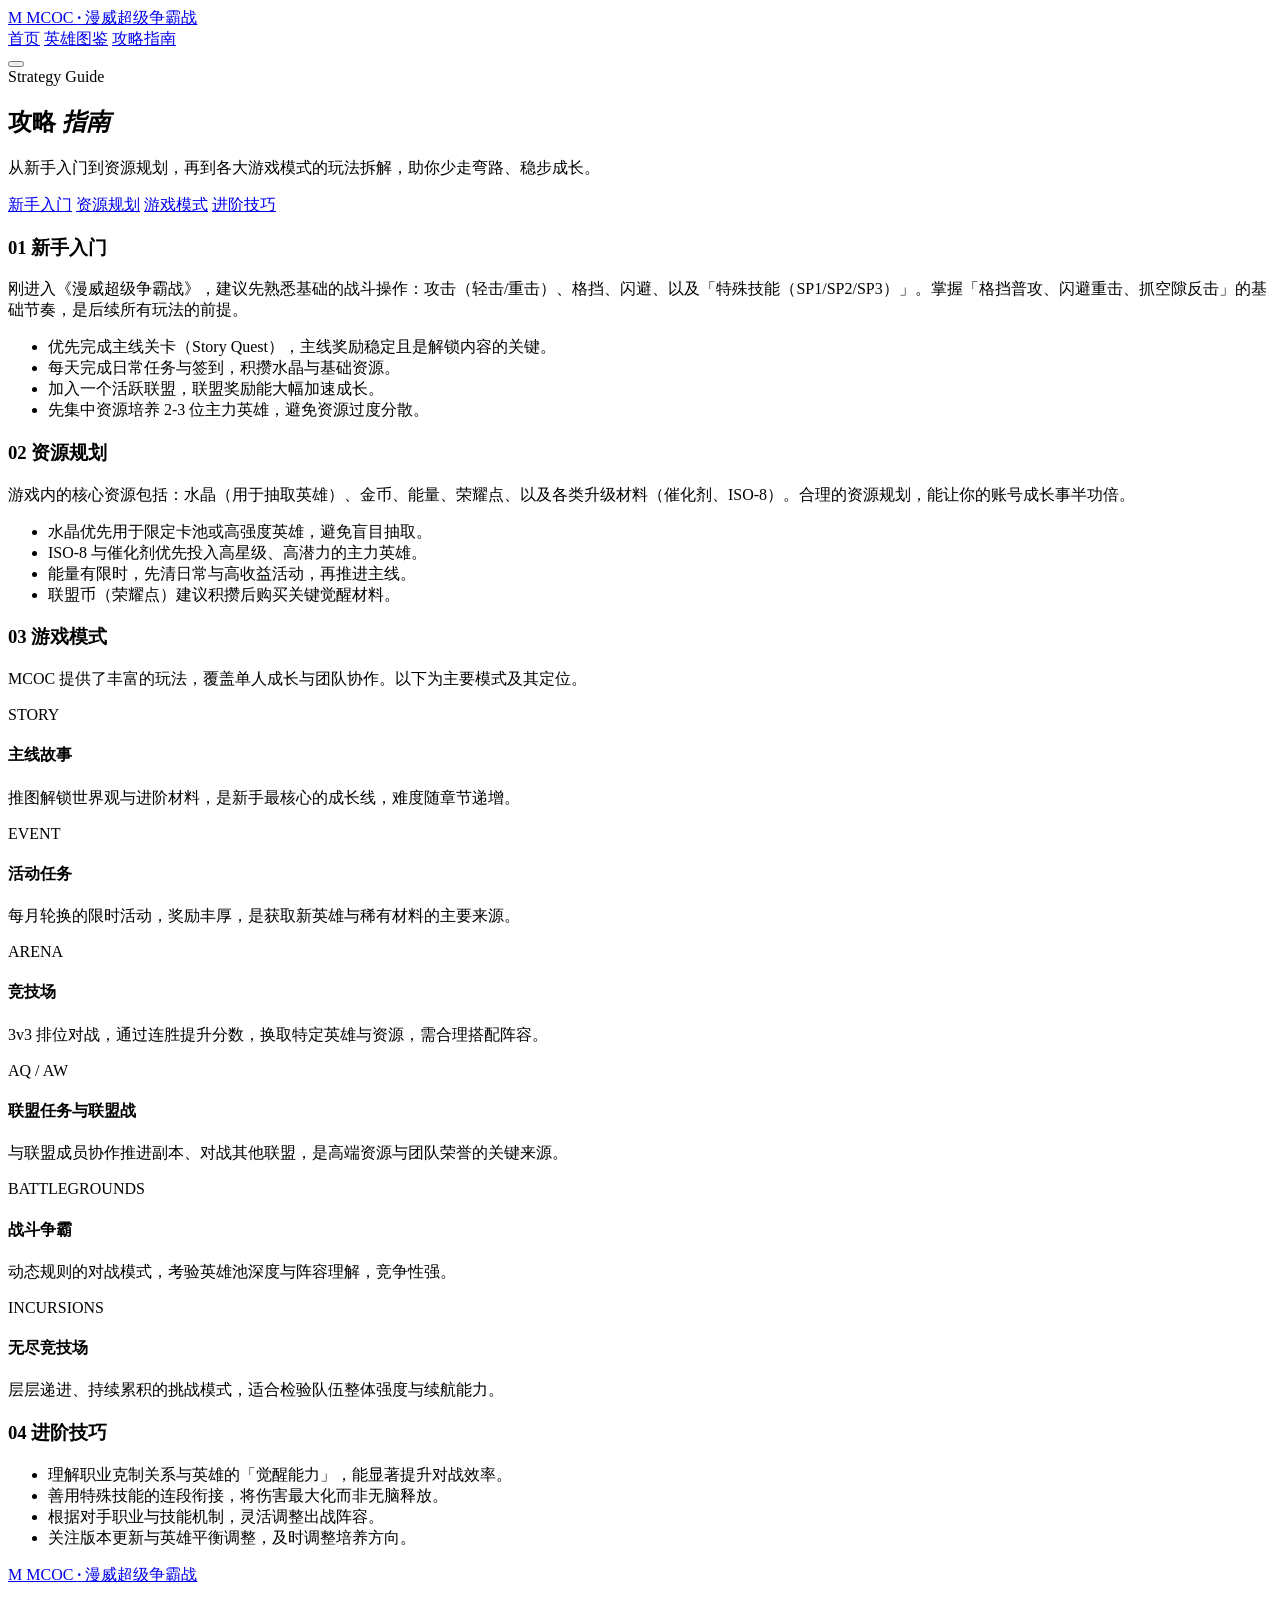
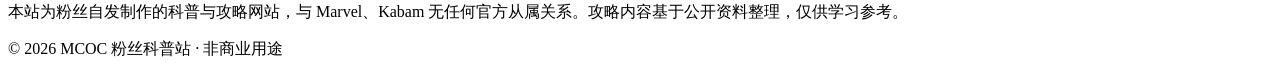
==== strategy.html @ ae79749c "upload strategy.html" ====
<!DOCTYPE html>
<html lang="zh-CN">
<head>
  <meta charset="UTF-8">
  <meta name="viewport" content="width=device-width, initial-scale=1.0">
  <title>攻略指南 · 漫威超级争霸战 MCOC</title>
  <meta name="description" content="漫威超级争霸战攻略指南：新手入门、资源规划，以及主线、活动、竞技场、联盟任务的玩法详解。">
  <link rel="preconnect" href="https://fonts.googleapis.com">
  <link rel="preconnect" href="https://fonts.gstatic.com" crossorigin>
  <link href="https://fonts.googleapis.com/css2?family=Bebas+Neue&family=Noto+Sans+SC:wght@400;500;700&display=swap" rel="stylesheet">
  <link rel="stylesheet" href="css/style.css">
</head>
<body>
  <div class="grain" aria-hidden="true"></div>

  <!-- ============ 顶部导航 ============ -->
  <header class="site-header">
    <nav class="nav container">
      <a class="logo" href="index.html">
        <span class="logo-mark">M</span>
        <span class="logo-name">MCOC <b>·</b> 漫威超级争霸战</span>
      </a>
      <div class="nav-links" id="nav-links">
        <a href="index.html">首页</a>
        <a href="champions.html">英雄图鉴</a>
        <a href="strategy.html" class="active">攻略指南</a>
      </div>
      <button class="nav-toggle" id="nav-toggle" aria-label="打开导航菜单" aria-expanded="false">
        <span></span><span></span><span></span>
      </button>
    </nav>
  </header>

  <main>
    <!-- ============ 内页头部横幅 ============ -->
    <section class="page-hero page-hero--guide">
      <div class="container">
        <span class="eyebrow">Strategy Guide</span>
        <h1>攻略 <em>指南</em></h1>
        <p>从新手入门到资源规划，再到各大游戏模式的玩法拆解，助你少走弯路、稳步成长。</p>
      </div>
    </section>

    <!-- ============ 攻略正文（目录 + 内容） ============ -->
    <section class="section">
      <div class="container guide-layout">
        <!-- 左侧目录 -->
        <aside class="toc" id="toc">
          <a href="#intro">新手入门</a>
          <a href="#resource">资源规划</a>
          <a href="#modes">游戏模式</a>
          <a href="#tips">进阶技巧</a>
        </aside>

        <!-- 右侧正文 -->
        <div class="guide-content">
          <!-- 新手入门 -->
          <div class="guide-block" id="intro">
            <h3><span class="num">01</span> 新手入门</h3>
            <p>刚进入《漫威超级争霸战》，建议先熟悉基础的战斗操作：攻击（轻击/重击）、格挡、闪避、以及「特殊技能（SP1/SP2/SP3）」。掌握「格挡普攻、闪避重击、抓空隙反击」的基础节奏，是后续所有玩法的前提。</p>
            <ul class="tip-list">
              <li>优先完成主线关卡（Story Quest），主线奖励稳定且是解锁内容的关键。</li>
              <li>每天完成日常任务与签到，积攒水晶与基础资源。</li>
              <li>加入一个活跃联盟，联盟奖励能大幅加速成长。</li>
              <li>先集中资源培养 2-3 位主力英雄，避免资源过度分散。</li>
            </ul>
          </div>

          <!-- 资源规划 -->
          <div class="guide-block" id="resource">
            <h3><span class="num">02</span> 资源规划</h3>
            <p>游戏内的核心资源包括：水晶（用于抽取英雄）、金币、能量、荣耀点、以及各类升级材料（催化剂、ISO-8）。合理的资源规划，能让你的账号成长事半功倍。</p>
            <ul class="tip-list">
              <li>水晶优先用于限定卡池或高强度英雄，避免盲目抽取。</li>
              <li>ISO-8 与催化剂优先投入高星级、高潜力的主力英雄。</li>
              <li>能量有限时，先清日常与高收益活动，再推进主线。</li>
              <li>联盟币（荣耀点）建议积攒后购买关键觉醒材料。</li>
            </ul>
          </div>

          <!-- 游戏模式 -->
          <div class="guide-block" id="modes">
            <h3><span class="num">03</span> 游戏模式</h3>
            <p>MCOC 提供了丰富的玩法，覆盖单人成长与团队协作。以下为主要模式及其定位。</p>
            <div class="mode-grid">
              <div class="mode-card">
                <span class="tag">STORY</span>
                <h4>主线故事</h4>
                <p>推图解锁世界观与进阶材料，是新手最核心的成长线，难度随章节递增。</p>
              </div>
              <div class="mode-card">
                <span class="tag">EVENT</span>
                <h4>活动任务</h4>
                <p>每月轮换的限时活动，奖励丰厚，是获取新英雄与稀有材料的主要来源。</p>
              </div>
              <div class="mode-card">
                <span class="tag">ARENA</span>
                <h4>竞技场</h4>
                <p>3v3 排位对战，通过连胜提升分数，换取特定英雄与资源，需合理搭配阵容。</p>
              </div>
              <div class="mode-card">
                <span class="tag">AQ / AW</span>
                <h4>联盟任务与联盟战</h4>
                <p>与联盟成员协作推进副本、对战其他联盟，是高端资源与团队荣誉的关键来源。</p>
              </div>
              <div class="mode-card">
                <span class="tag">BATTLEGROUNDS</span>
                <h4>战斗争霸</h4>
                <p>动态规则的对战模式，考验英雄池深度与阵容理解，竞争性强。</p>
              </div>
              <div class="mode-card">
                <span class="tag">INCURSIONS</span>
                <h4>无尽竞技场</h4>
                <p>层层递进、持续累积的挑战模式，适合检验队伍整体强度与续航能力。</p>
              </div>
            </div>
          </div>

          <!-- 进阶技巧 -->
          <div class="guide-block" id="tips">
            <h3><span class="num">04</span> 进阶技巧</h3>
            <ul class="tip-list">
              <li>理解职业克制关系与英雄的「觉醒能力」，能显著提升对战效率。</li>
              <li>善用特殊技能的连段衔接，将伤害最大化而非无脑释放。</li>
              <li>根据对手职业与技能机制，灵活调整出战阵容。</li>
              <li>关注版本更新与英雄平衡调整，及时调整培养方向。</li>
            </ul>
          </div>
        </div>
      </div>
    </section>
  </main>

  <!-- ============ 页脚 ============ -->
  <footer class="site-footer">
    <div class="container">
      <a class="logo" href="index.html">
        <span class="logo-mark">M</span>
        <span class="logo-name">MCOC <b>·</b> 漫威超级争霸战</span>
      </a>
      <p class="disclaimer">
        本站为粉丝自发制作的科普与攻略网站，与 Marvel、Kabam 无任何官方从属关系。攻略内容基于公开资料整理，仅供学习参考。
      </p>
      <p class="copyright">© 2026 MCOC 粉丝科普站 · 非商业用途</p>
    </div>
  </footer>

  <script src="js/main.js"></script>
  <script>
    /* ============================================================
       攻略页专属：目录滚动高亮（Scroll Spy）
       当正文滚动到某章节时，高亮对应的目录项
       ============================================================ */
    document.addEventListener("DOMContentLoaded", () => {
      const links = Array.from(document.querySelectorAll("#toc a"));
      const blocks = Array.from(document.querySelectorAll(".guide-block"));
      if (!links.length || !blocks.length) return;

      // 将目录锚点映射到对应的正文区块
      const map = links.map((link) => ({
        link,
        target: document.querySelector(link.getAttribute("href"))
      })).filter((m) => m.target);

      const io = new IntersectionObserver(
        (entries) => {
          entries.forEach((entry) => {
            if (entry.isIntersecting) {
              const activeLink = map.find((m) => m.target === entry.target)?.link;
              if (activeLink) {
                document.querySelectorAll("#toc a").forEach((a) => a.classList.remove("active"));
                activeLink.classList.add("active");
              }
            }
          });
        },
        { rootMargin: "-45% 0px -50% 0px", threshold: 0 }
      );

      map.forEach((m) => io.observe(m.target));
    });
  </script>
</body>
</html>
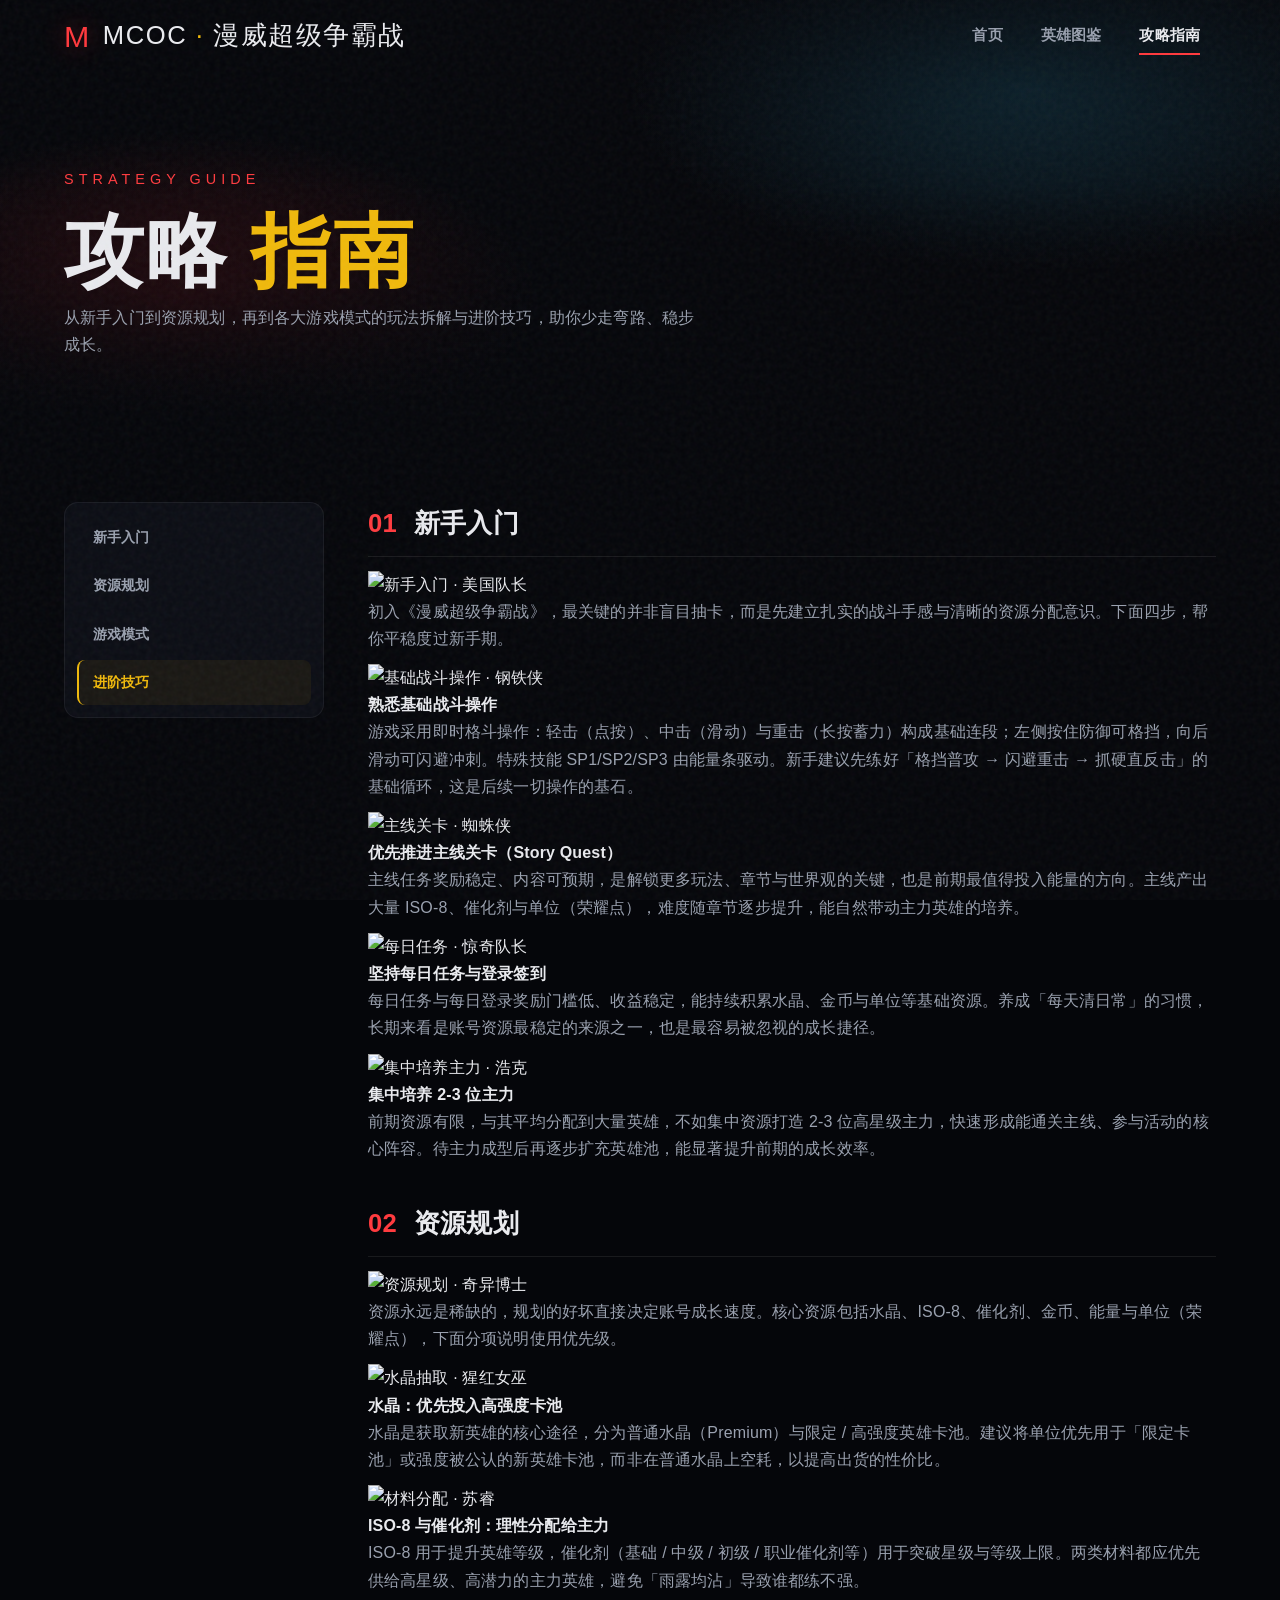
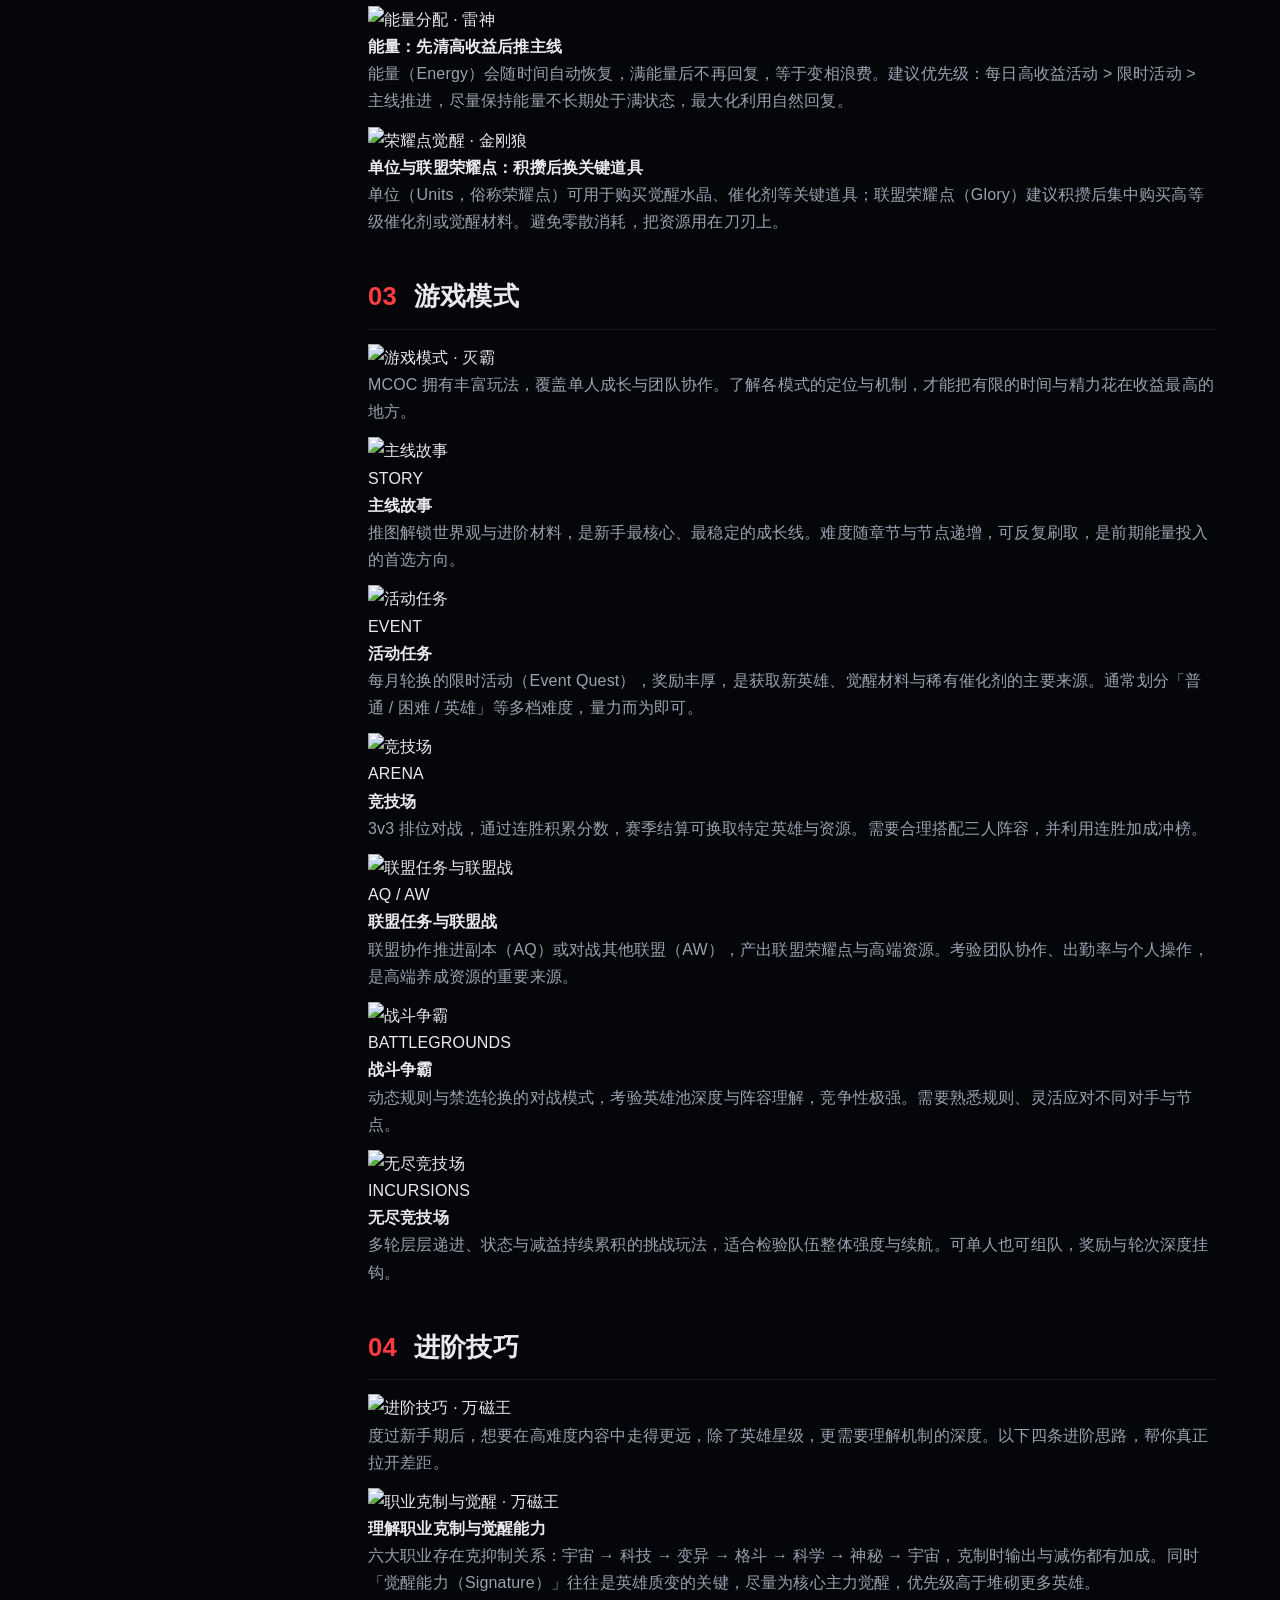
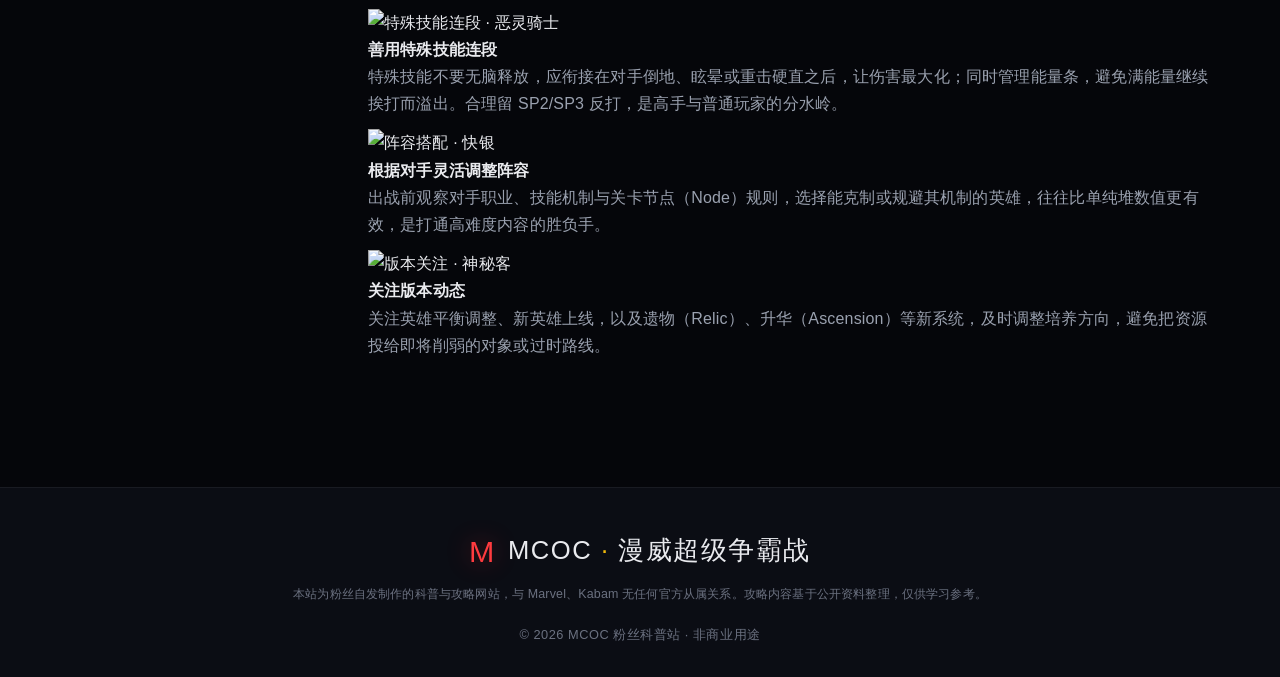
==== commit 53bc51bb: "chore: update strategy.html" ====
--- a/strategy.html
+++ b/strategy.html
@@ -4,7 +4,7 @@
   <meta charset="UTF-8">
   <meta name="viewport" content="width=device-width, initial-scale=1.0">
   <title>攻略指南 · 漫威超级争霸战 MCOC</title>
-  <meta name="description" content="漫威超级争霸战攻略指南：新手入门、资源规划，以及主线、活动、竞技场、联盟任务的玩法详解。">
+  <meta name="description" content="漫威超级争霸战攻略指南：新手入门、资源规划、游戏模式与进阶技巧的详细拆解。">
   <link rel="preconnect" href="https://fonts.googleapis.com">
   <link rel="preconnect" href="https://fonts.gstatic.com" crossorigin>
   <link href="https://fonts.googleapis.com/css2?family=Bebas+Neue&family=Noto+Sans+SC:wght@400;500;700&display=swap" rel="stylesheet">
@@ -37,7 +37,7 @@
       <div class="container">
         <span class="eyebrow">Strategy Guide</span>
         <h1>攻略 <em>指南</em></h1>
-        <p>从新手入门到资源规划，再到各大游戏模式的玩法拆解，助你少走弯路、稳步成长。</p>
+        <p>从新手入门到资源规划，再到各大游戏模式的玩法拆解与进阶技巧，助你少走弯路、稳步成长。</p>
       </div>
     </section>
 
@@ -54,77 +54,180 @@
 
         <!-- 右侧正文 -->
         <div class="guide-content">
-          <!-- 新手入门 -->
+          <!-- ===== 新手入门 ===== -->
           <div class="guide-block" id="intro">
             <h3><span class="num">01</span> 新手入门</h3>
-            <p>刚进入《漫威超级争霸战》，建议先熟悉基础的战斗操作：攻击（轻击/重击）、格挡、闪避、以及「特殊技能（SP1/SP2/SP3）」。掌握「格挡普攻、闪避重击、抓空隙反击」的基础节奏，是后续所有玩法的前提。</p>
-            <ul class="tip-list">
-              <li>优先完成主线关卡（Story Quest），主线奖励稳定且是解锁内容的关键。</li>
-              <li>每天完成日常任务与签到，积攒水晶与基础资源。</li>
-              <li>加入一个活跃联盟，联盟奖励能大幅加速成长。</li>
-              <li>先集中资源培养 2-3 位主力英雄，避免资源过度分散。</li>
-            </ul>
-          </div>
-
-          <!-- 资源规划 -->
+            <figure class="flow-img guide-banner">
+              <img src="https://playcontestofchampions.com/wp-content/uploads/2023/04/champion-captain-america-360x360.webp" alt="新手入门 · 美国队长" loading="lazy">
+            </figure>
+            <p class="guide-lead">初入《漫威超级争霸战》，最关键的并非盲目抽卡，而是先建立扎实的战斗手感与清晰的资源分配意识。下面四步，帮你平稳度过新手期。</p>
+            <div class="guide-tips">
+              <article class="guide-tip">
+                <figure class="flow-img"><img src="https://playcontestofchampions.com/wp-content/uploads/2023/04/champion-iron-man-360x360.webp" alt="基础战斗操作 · 钢铁侠" loading="lazy"></figure>
+                <div class="guide-tip__body">
+                  <h4>熟悉基础战斗操作</h4>
+                  <p>游戏采用即时格斗操作：轻击（点按）、中击（滑动）与重击（长按蓄力）构成基础连段；左侧按住防御可格挡，向后滑动可闪避冲刺。特殊技能 SP1/SP2/SP3 由能量条驱动。新手建议先练好「格挡普攻 → 闪避重击 → 抓硬直反击」的基础循环，这是后续一切操作的基石。</p>
+                </div>
+              </article>
+              <article class="guide-tip">
+                <figure class="flow-img"><img src="https://playcontestofchampions.com/wp-content/uploads/2014/11/champion-classic-spider-man-360x360.jpg" alt="主线关卡 · 蜘蛛侠" loading="lazy"></figure>
+                <div class="guide-tip__body">
+                  <h4>优先推进主线关卡（Story Quest）</h4>
+                  <p>主线任务奖励稳定、内容可预期，是解锁更多玩法、章节与世界观的关键，也是前期最值得投入能量的方向。主线产出大量 ISO-8、催化剂与单位（荣耀点），难度随章节逐步提升，能自然带动主力英雄的培养。</p>
+                </div>
+              </article>
+              <article class="guide-tip">
+                <figure class="flow-img"><img src="https://playcontestofchampions.com/wp-content/uploads/2023/04/champion-captain-marvel-mcu-360x360.webp" alt="每日任务 · 惊奇队长" loading="lazy"></figure>
+                <div class="guide-tip__body">
+                  <h4>坚持每日任务与登录签到</h4>
+                  <p>每日任务与每日登录奖励门槛低、收益稳定，能持续积累水晶、金币与单位等基础资源。养成「每天清日常」的习惯，长期来看是账号资源最稳定的来源之一，也是最容易被忽视的成长捷径。</p>
+                </div>
+              </article>
+              <article class="guide-tip">
+                <figure class="flow-img"><img src="https://playcontestofchampions.com/wp-content/uploads/2023/04/champion-hulk-360x360.webp" alt="集中培养主力 · 浩克" loading="lazy"></figure>
+                <div class="guide-tip__body">
+                  <h4>集中培养 2-3 位主力</h4>
+                  <p>前期资源有限，与其平均分配到大量英雄，不如集中资源打造 2-3 位高星级主力，快速形成能通关主线、参与活动的核心阵容。待主力成型后再逐步扩充英雄池，能显著提升前期的成长效率。</p>
+                </div>
+              </article>
+            </div>
+          </div>
+
+          <!-- ===== 资源规划 ===== -->
           <div class="guide-block" id="resource">
             <h3><span class="num">02</span> 资源规划</h3>
-            <p>游戏内的核心资源包括：水晶（用于抽取英雄）、金币、能量、荣耀点、以及各类升级材料（催化剂、ISO-8）。合理的资源规划，能让你的账号成长事半功倍。</p>
-            <ul class="tip-list">
-              <li>水晶优先用于限定卡池或高强度英雄，避免盲目抽取。</li>
-              <li>ISO-8 与催化剂优先投入高星级、高潜力的主力英雄。</li>
-              <li>能量有限时，先清日常与高收益活动，再推进主线。</li>
-              <li>联盟币（荣耀点）建议积攒后购买关键觉醒材料。</li>
-            </ul>
-          </div>
-
-          <!-- 游戏模式 -->
+            <figure class="flow-img guide-banner">
+              <img src="https://playcontestofchampions.com/wp-content/uploads/2017/11/Champion-DrStrange-kablog-960x960-1-360x360.webp" alt="资源规划 · 奇异博士" loading="lazy">
+            </figure>
+            <p class="guide-lead">资源永远是稀缺的，规划的好坏直接决定账号成长速度。核心资源包括水晶、ISO-8、催化剂、金币、能量与单位（荣耀点），下面分项说明使用优先级。</p>
+            <div class="guide-tips">
+              <article class="guide-tip">
+                <figure class="flow-img"><img src="https://playcontestofchampions.com/wp-content/uploads/2023/04/champion-scarlet-witch-360x360.webp" alt="水晶抽取 · 猩红女巫" loading="lazy"></figure>
+                <div class="guide-tip__body">
+                  <h4>水晶：优先投入高强度卡池</h4>
+                  <p>水晶是获取新英雄的核心途径，分为普通水晶（Premium）与限定 / 高强度英雄卡池。建议将单位优先用于「限定卡池」或强度被公认的新英雄卡池，而非在普通水晶上空耗，以提高出货的性价比。</p>
+                </div>
+              </article>
+              <article class="guide-tip">
+                <figure class="flow-img"><img src="https://playcontestofchampions.com/wp-content/uploads/2023/04/champion-shuri-360x360.webp" alt="材料分配 · 苏睿" loading="lazy"></figure>
+                <div class="guide-tip__body">
+                  <h4>ISO-8 与催化剂：理性分配给主力</h4>
+                  <p>ISO-8 用于提升英雄等级，催化剂（基础 / 中级 / 初级 / 职业催化剂等）用于突破星级与等级上限。两类材料都应优先供给高星级、高潜力的主力英雄，避免「雨露均沾」导致谁都练不强。</p>
+                </div>
+              </article>
+              <article class="guide-tip">
+                <figure class="flow-img"><img src="https://playcontestofchampions.com/wp-content/uploads/2023/04/champion-thor-360x360.webp" alt="能量分配 · 雷神" loading="lazy"></figure>
+                <div class="guide-tip__body">
+                  <h4>能量：先清高收益后推主线</h4>
+                  <p>能量（Energy）会随时间自动恢复，满能量后不再回复，等于变相浪费。建议优先级：每日高收益活动 &gt; 限时活动 &gt; 主线推进，尽量保持能量不长期处于满状态，最大化利用自然回复。</p>
+                </div>
+              </article>
+              <article class="guide-tip">
+                <figure class="flow-img"><img src="https://playcontestofchampions.com/wp-content/uploads/2023/04/champion-wolverine-360x360.webp" alt="荣耀点觉醒 · 金刚狼" loading="lazy"></figure>
+                <div class="guide-tip__body">
+                  <h4>单位与联盟荣耀点：积攒后换关键道具</h4>
+                  <p>单位（Units，俗称荣耀点）可用于购买觉醒水晶、催化剂等关键道具；联盟荣耀点（Glory）建议积攒后集中购买高等级催化剂或觉醒材料。避免零散消耗，把资源用在刀刃上。</p>
+                </div>
+              </article>
+            </div>
+          </div>
+
+          <!-- ===== 游戏模式 ===== -->
           <div class="guide-block" id="modes">
             <h3><span class="num">03</span> 游戏模式</h3>
-            <p>MCOC 提供了丰富的玩法，覆盖单人成长与团队协作。以下为主要模式及其定位。</p>
-            <div class="mode-grid">
-              <div class="mode-card">
-                <span class="tag">STORY</span>
-                <h4>主线故事</h4>
-                <p>推图解锁世界观与进阶材料，是新手最核心的成长线，难度随章节递增。</p>
-              </div>
-              <div class="mode-card">
-                <span class="tag">EVENT</span>
-                <h4>活动任务</h4>
-                <p>每月轮换的限时活动，奖励丰厚，是获取新英雄与稀有材料的主要来源。</p>
-              </div>
-              <div class="mode-card">
-                <span class="tag">ARENA</span>
-                <h4>竞技场</h4>
-                <p>3v3 排位对战，通过连胜提升分数，换取特定英雄与资源，需合理搭配阵容。</p>
-              </div>
-              <div class="mode-card">
-                <span class="tag">AQ / AW</span>
-                <h4>联盟任务与联盟战</h4>
-                <p>与联盟成员协作推进副本、对战其他联盟，是高端资源与团队荣誉的关键来源。</p>
-              </div>
-              <div class="mode-card">
-                <span class="tag">BATTLEGROUNDS</span>
-                <h4>战斗争霸</h4>
-                <p>动态规则的对战模式，考验英雄池深度与阵容理解，竞争性强。</p>
-              </div>
-              <div class="mode-card">
-                <span class="tag">INCURSIONS</span>
-                <h4>无尽竞技场</h4>
-                <p>层层递进、持续累积的挑战模式，适合检验队伍整体强度与续航能力。</p>
-              </div>
-            </div>
-          </div>
-
-          <!-- 进阶技巧 -->
+            <figure class="flow-img guide-banner">
+              <img src="https://playcontestofchampions.com/wp-content/uploads/2023/04/champion-thanos-360x360.webp" alt="游戏模式 · 灭霸" loading="lazy">
+            </figure>
+            <p class="guide-lead">MCOC 拥有丰富玩法，覆盖单人成长与团队协作。了解各模式的定位与机制，才能把有限的时间与精力花在收益最高的地方。</p>
+            <div class="guide-tips">
+              <article class="guide-tip">
+                <figure class="flow-img"><img src="https://playcontestofchampions.com/wp-content/uploads/2023/04/champion-gamora-360x360.webp" alt="主线故事" loading="lazy"></figure>
+                <div class="guide-tip__body">
+                  <span class="guide-tip__tag">STORY</span>
+                  <h4>主线故事</h4>
+                  <p>推图解锁世界观与进阶材料，是新手最核心、最稳定的成长线。难度随章节与节点递增，可反复刷取，是前期能量投入的首选方向。</p>
+                </div>
+              </article>
+              <article class="guide-tip">
+                <figure class="flow-img"><img src="https://playcontestofchampions.com/wp-content/uploads/2023/04/champion-captain-marvel-mcu-360x360.webp" alt="活动任务" loading="lazy"></figure>
+                <div class="guide-tip__body">
+                  <span class="guide-tip__tag">EVENT</span>
+                  <h4>活动任务</h4>
+                  <p>每月轮换的限时活动（Event Quest），奖励丰厚，是获取新英雄、觉醒材料与稀有催化剂的主要来源。通常划分「普通 / 困难 / 英雄」等多档难度，量力而为即可。</p>
+                </div>
+              </article>
+              <article class="guide-tip">
+                <figure class="flow-img"><img src="https://playcontestofchampions.com/wp-content/uploads/2023/04/champion-black-panther-360x360.webp" alt="竞技场" loading="lazy"></figure>
+                <div class="guide-tip__body">
+                  <span class="guide-tip__tag">ARENA</span>
+                  <h4>竞技场</h4>
+                  <p>3v3 排位对战，通过连胜积累分数，赛季结算可换取特定英雄与资源。需要合理搭配三人阵容，并利用连胜加成冲榜。</p>
+                </div>
+              </article>
+              <article class="guide-tip">
+                <figure class="flow-img"><img src="https://playcontestofchampions.com/wp-content/uploads/2023/04/champion-black-widow-360x360.webp" alt="联盟任务与联盟战" loading="lazy"></figure>
+                <div class="guide-tip__body">
+                  <span class="guide-tip__tag">AQ / AW</span>
+                  <h4>联盟任务与联盟战</h4>
+                  <p>联盟协作推进副本（AQ）或对战其他联盟（AW），产出联盟荣耀点与高端资源。考验团队协作、出勤率与个人操作，是高端养成资源的重要来源。</p>
+                </div>
+              </article>
+              <article class="guide-tip">
+                <figure class="flow-img"><img src="https://playcontestofchampions.com/wp-content/uploads/2023/04/champion-loki-360x360.webp" alt="战斗争霸" loading="lazy"></figure>
+                <div class="guide-tip__body">
+                  <span class="guide-tip__tag">BATTLEGROUNDS</span>
+                  <h4>战斗争霸</h4>
+                  <p>动态规则与禁选轮换的对战模式，考验英雄池深度与阵容理解，竞争性极强。需要熟悉规则、灵活应对不同对手与节点。</p>
+                </div>
+              </article>
+              <article class="guide-tip">
+                <figure class="flow-img"><img src="https://playcontestofchampions.com/wp-content/uploads/2023/04/champion-deadpool-classic-360x360.webp" alt="无尽竞技场" loading="lazy"></figure>
+                <div class="guide-tip__body">
+                  <span class="guide-tip__tag">INCURSIONS</span>
+                  <h4>无尽竞技场</h4>
+                  <p>多轮层层递进、状态与减益持续累积的挑战玩法，适合检验队伍整体强度与续航。可单人也可组队，奖励与轮次深度挂钩。</p>
+                </div>
+              </article>
+            </div>
+          </div>
+
+          <!-- ===== 进阶技巧 ===== -->
           <div class="guide-block" id="tips">
             <h3><span class="num">04</span> 进阶技巧</h3>
-            <ul class="tip-list">
-              <li>理解职业克制关系与英雄的「觉醒能力」，能显著提升对战效率。</li>
-              <li>善用特殊技能的连段衔接，将伤害最大化而非无脑释放。</li>
-              <li>根据对手职业与技能机制，灵活调整出战阵容。</li>
-              <li>关注版本更新与英雄平衡调整，及时调整培养方向。</li>
-            </ul>
+            <figure class="flow-img guide-banner">
+              <img src="https://playcontestofchampions.com/wp-content/uploads/2023/04/champion-magneto-360x360.webp" alt="进阶技巧 · 万磁王" loading="lazy">
+            </figure>
+            <p class="guide-lead">度过新手期后，想要在高难度内容中走得更远，除了英雄星级，更需要理解机制的深度。以下四条进阶思路，帮你真正拉开差距。</p>
+            <div class="guide-tips">
+              <article class="guide-tip">
+                <figure class="flow-img"><img src="https://playcontestofchampions.com/wp-content/uploads/2023/04/champion-magneto-360x360.webp" alt="职业克制与觉醒 · 万磁王" loading="lazy"></figure>
+                <div class="guide-tip__body">
+                  <h4>理解职业克制与觉醒能力</h4>
+                  <p>六大职业存在克抑制关系：宇宙 → 科技 → 变异 → 格斗 → 科学 → 神秘 → 宇宙，克制时输出与减伤都有加成。同时「觉醒能力（Signature）」往往是英雄质变的关键，尽量为核心主力觉醒，优先级高于堆砌更多英雄。</p>
+                </div>
+              </article>
+              <article class="guide-tip">
+                <figure class="flow-img"><img src="https://playcontestofchampions.com/wp-content/uploads/2026/05/Champion-GhostRider-kablog-960x960-1-360x360.webp" alt="特殊技能连段 · 恶灵骑士" loading="lazy"></figure>
+                <div class="guide-tip__body">
+                  <h4>善用特殊技能连段</h4>
+                  <p>特殊技能不要无脑释放，应衔接在对手倒地、眩晕或重击硬直之后，让伤害最大化；同时管理能量条，避免满能量继续挨打而溢出。合理留 SP2/SP3 反打，是高手与普通玩家的分水岭。</p>
+                </div>
+              </article>
+              <article class="guide-tip">
+                <figure class="flow-img"><img src="https://playcontestofchampions.com/wp-content/uploads/2023/04/champion-quicksilver-360x360.webp" alt="阵容搭配 · 快银" loading="lazy"></figure>
+                <div class="guide-tip__body">
+                  <h4>根据对手灵活调整阵容</h4>
+                  <p>出战前观察对手职业、技能机制与关卡节点（Node）规则，选择能克制或规避其机制的英雄，往往比单纯堆数值更有效，是打通高难度内容的胜负手。</p>
+                </div>
+              </article>
+              <article class="guide-tip">
+                <figure class="flow-img"><img src="https://playcontestofchampions.com/wp-content/uploads/2023/04/champion-mysterio-360x360.webp" alt="版本关注 · 神秘客" loading="lazy"></figure>
+                <div class="guide-tip__body">
+                  <h4>关注版本动态</h4>
+                  <p>关注英雄平衡调整、新英雄上线，以及遗物（Relic）、升华（Ascension）等新系统，及时调整培养方向，避免把资源投给即将削弱的对象或过时路线。</p>
+                </div>
+              </article>
+            </div>
           </div>
         </div>
       </div>
@@ -156,7 +259,6 @@
       const blocks = Array.from(document.querySelectorAll(".guide-block"));
       if (!links.length || !blocks.length) return;
 
-      // 将目录锚点映射到对应的正文区块
       const map = links.map((link) => ({
         link,
         target: document.querySelector(link.getAttribute("href"))
--- a/css/style.css
+++ b/css/style.css
@@ -0,0 +1,925 @@
+/* ============================================================
+   漫威超级争霸战（MCOC）科普攻略站 — 全局样式
+   ------------------------------------------------------------
+   设计方向：暗色电影感 / 工业化未来风
+   配色：深层黑底 + 漫威红 (#e62429) + 金 (#f0b90b) 点缀
+   字体：Bebas Neue（英文展示）+ Noto Sans SC（中文正文/标题）
+   ============================================================ */
+
+/* ---------- CSS 变量（主题令牌，全局统一） ---------- */
+:root {
+  /* 背景层级 */
+  --bg-0: #05060a;      /* 最深底色 */
+  --bg-1: #0b0d14;      /* 区块底色 */
+  --bg-2: #12151f;      /* 卡片底色 */
+  --bg-3: #181c29;      /* 卡片悬停/更高层级 */
+
+  /* 品牌色 */
+  --red: #e62429;       /* 漫威红 */
+  --red-bright: #ff3b3f;
+  --gold: #f0b90b;      /* 金 */
+  --gold-soft: #ffd24d;
+
+  /* 文字 */
+  --text: #e9eaee;
+  --text-dim: #9aa1af;
+  --text-faint: #6b7180;
+
+  /* 职业分类色（用于图鉴卡片与色标） */
+  --class-cosmic: #5b7cfa;   /* 宇宙 */
+  --class-tech:   #38c8ff;   /* 科技 */
+  --class-mutant: #3ddc7a;   /* 变异 */
+  --class-skill:  #ff6b35;   /* 格斗 */
+  --class-science:#ffce00;   /* 科学 */
+  --class-mystic: #e34df0;   /* 神秘 */
+
+  /* 结构 */
+  --radius: 14px;
+  --radius-sm: 8px;
+  --max-w: 1200px;
+  --nav-h: 72px;
+
+  /* 阴影与发光 */
+  --glow-red: 0 0 24px rgba(230, 36, 41, 0.45);
+  --glow-gold: 0 0 24px rgba(240, 185, 11, 0.35);
+
+  --ease: cubic-bezier(0.22, 1, 0.36, 1);
+}
+
+/* ---------- 基础重置 ---------- */
+*,
+*::before,
+*::after { box-sizing: border-box; margin: 0; padding: 0; }
+
+html { scroll-behavior: smooth; }
+
+body {
+  font-family: "Noto Sans SC", "PingFang SC", "Microsoft YaHei", sans-serif;
+  background: var(--bg-0);
+  color: var(--text);
+  line-height: 1.7;
+  letter-spacing: 0.01em;
+  -webkit-font-smoothing: antialiased;
+  overflow-x: hidden;
+}
+
+img { display: block; max-width: 100%; }
+a { color: inherit; text-decoration: none; }
+ul { list-style: none; }
+button { font-family: inherit; cursor: pointer; border: none; background: none; color: inherit; }
+
+/* 英文展示字体（标题 / 大写品牌字） */
+.font-display {
+  font-family: "Bebas Neue", "Oswald", "Noto Sans SC", sans-serif;
+  letter-spacing: 0.04em;
+  text-transform: uppercase;
+}
+
+/* ---------- 通用容器 ---------- */
+.container {
+  width: 100%;
+  max-width: var(--max-w);
+  margin: 0 auto;
+  padding: 0 24px;
+}
+
+/* ---------- 噪点氛围层（增加电影胶片质感） ---------- */
+.grain {
+  position: fixed;
+  inset: 0;
+  z-index: 2;
+  pointer-events: none;
+  opacity: 0.05;
+  background-image: url("data:image/svg+xml,%3Csvg viewBox='0 0 200 200' xmlns='http://www.w3.org/2000/svg'%3E%3Cfilter id='n'%3E%3CfeTurbulence type='fractalNoise' baseFrequency='0.85' numOctaves='2'/%3E%3C/filter%3E%3Crect width='100%25' height='100%25' filter='url(%23n)'/%3E%3C/svg%3E");
+}
+
+/* ---------- 顶部导航 ---------- */
+.site-header {
+  position: fixed;
+  top: 0; left: 0; right: 0;
+  height: var(--nav-h);
+  z-index: 100;
+  transition: background 0.35s var(--ease), box-shadow 0.35s var(--ease);
+  border-bottom: 1px solid transparent;
+}
+/* 滚动后导航加深，形成实底 */
+.site-header.scrolled {
+  background: rgba(5, 6, 10, 0.86);
+  backdrop-filter: blur(14px);
+  -webkit-backdrop-filter: blur(14px);
+  border-bottom: 1px solid rgba(255, 255, 255, 0.06);
+}
+
+.nav {
+  height: var(--nav-h);
+  display: flex;
+  align-items: center;
+  justify-content: space-between;
+}
+
+/* Logo：英文缩写 + 中文全称 */
+.logo {
+  display: flex;
+  align-items: center;
+  gap: 12px;
+  font-family: "Bebas Neue", sans-serif;
+  font-size: 1.6rem;
+  letter-spacing: 0.06em;
+  line-height: 1;
+}
+.logo .logo-mark {
+  color: var(--red-bright);
+  font-size: 1.9rem;
+  text-shadow: var(--glow-red);
+}
+.logo .logo-sub {
+  display: block;
+  font-family: "Noto Sans SC", sans-serif;
+  font-size: 0.7rem;
+  font-weight: 600;
+  color: var(--text-dim);
+  letter-spacing: 0.2em;
+}
+.logo .logo-name { color: var(--text); }
+.logo .logo-name b { color: var(--gold); font-weight: 400; }
+
+/* 桌面导航链接 */
+.nav-links {
+  display: flex;
+  align-items: center;
+  gap: 6px;
+}
+.nav-links a {
+  position: relative;
+  padding: 8px 16px;
+  font-size: 0.92rem;
+  font-weight: 600;
+  color: var(--text-dim);
+  transition: color 0.25s;
+}
+.nav-links a::after {
+  content: "";
+  position: absolute;
+  left: 16px; right: 100%; bottom: 2px;
+  height: 2px;
+  background: var(--red-bright);
+  transition: right 0.3s var(--ease);
+}
+.nav-links a:hover { color: var(--text); }
+.nav-links a:hover::after { right: 16px; }
+.nav-links a.active { color: var(--text); }
+.nav-links a.active::after { right: 16px; }
+
+/* 汉堡按钮（移动端显示） */
+.nav-toggle {
+  display: none;
+  flex-direction: column;
+  gap: 5px;
+  padding: 8px;
+  z-index: 101;
+}
+.nav-toggle span {
+  display: block;
+  width: 24px; height: 2px;
+  background: var(--text);
+  transition: transform 0.3s var(--ease), opacity 0.3s var(--ease);
+}
+.nav-toggle.open span:nth-child(1) { transform: translateY(7px) rotate(45deg); }
+.nav-toggle.open span:nth-child(2) { opacity: 0; }
+.nav-toggle.open span:nth-child(3) { transform: translateY(-7px) rotate(-45deg); }
+
+/* ---------- 页面内页头部（非首页的大标题横幅） ---------- */
+.page-hero {
+  position: relative;
+  min-height: 46vh;
+  display: flex;
+  align-items: flex-end;
+  padding: calc(var(--nav-h) + 48px) 0 56px;
+  background:
+    radial-gradient(50% 70% at 80% 18%, rgba(230, 36, 41, 0.26) 0%, transparent 62%),
+    radial-gradient(40% 60% at 12% 78%, rgba(240, 185, 11, 0.14) 0%, transparent 60%),
+    var(--bg-0);
+  isolation: isolate;
+  overflow: hidden;
+}
+/* 图鉴页：紫/钴蓝为主的宇宙感变体 */
+.page-hero--champ {
+  background:
+    radial-gradient(50% 70% at 82% 20%, rgba(227, 77, 240, 0.22) 0%, transparent 62%),
+    radial-gradient(45% 60% at 15% 80%, rgba(91, 124, 250, 0.22) 0%, transparent 62%),
+    var(--bg-0);
+}
+/* 攻略页：蓝/红为主的竞技场感变体 */
+.page-hero--guide {
+  background:
+    radial-gradient(50% 70% at 80% 22%, rgba(56, 200, 255, 0.20) 0%, transparent 62%),
+    radial-gradient(45% 65% at 14% 72%, rgba(230, 36, 41, 0.24) 0%, transparent 62%),
+    var(--bg-0);
+}
+.page-hero::after {
+  content: "";
+  position: absolute; inset: 0; z-index: -1;
+  background:
+    linear-gradient(180deg, rgba(5,6,10,0.55) 0%, rgba(5,6,10,0.2) 45%, var(--bg-0) 100%);
+}
+.page-hero .eyebrow {
+  color: var(--red-bright);
+  font-family: "Bebas Neue", sans-serif;
+  letter-spacing: 0.35em;
+  font-size: 0.9rem;
+  text-transform: uppercase;
+}
+.page-hero h1 {
+  font-family: "Bebas Neue", "Noto Sans SC", sans-serif;
+  font-size: clamp(2.6rem, 7vw, 5rem);
+  line-height: 1;
+  letter-spacing: 0.02em;
+  margin: 10px 0 12px;
+}
+.page-hero h1 em {
+  font-style: normal;
+  color: var(--gold);
+}
+.page-hero p {
+  max-width: 640px;
+  color: var(--text-dim);
+  font-size: 1rem;
+}
+
+/* ---------- 通用区块 ---------- */
+.section {
+  padding: 88px 0;
+}
+.section.alt { background: var(--bg-1); }
+
+.section-head {
+  margin-bottom: 48px;
+}
+.eyebrow {
+  display: inline-block;
+  color: var(--red-bright);
+  font-family: "Bebas Neue", sans-serif;
+  letter-spacing: 0.32em;
+  text-transform: uppercase;
+  font-size: 0.82rem;
+  margin-bottom: 10px;
+}
+.section-head h2 {
+  font-family: "Bebas Neue", "Noto Sans SC", sans-serif;
+  font-size: clamp(2rem, 4.5vw, 3.2rem);
+  line-height: 1.05;
+  letter-spacing: 0.02em;
+}
+.section-head h2 em {
+  font-style: normal;
+  color: var(--gold);
+}
+.section-head .lead {
+  margin-top: 14px;
+  color: var(--text-dim);
+  max-width: 680px;
+}
+
+/* ---------- 按钮 ---------- */
+.btn {
+  display: inline-flex;
+  align-items: center;
+  gap: 10px;
+  padding: 13px 30px;
+  font-weight: 700;
+  font-size: 0.95rem;
+  letter-spacing: 0.04em;
+  border-radius: 999px;
+  transition: transform 0.25s var(--ease), box-shadow 0.25s var(--ease), background 0.25s;
+  position: relative;
+  overflow: hidden;
+}
+.btn-primary {
+  background: linear-gradient(135deg, var(--red) 0%, #b81c20 100%);
+  color: #fff;
+  box-shadow: var(--glow-red);
+}
+.btn-primary:hover { transform: translateY(-2px); box-shadow: 0 0 34px rgba(230,36,41,0.6); }
+.btn-ghost {
+  border: 1px solid rgba(255,255,255,0.22);
+  color: var(--text);
+}
+.btn-ghost:hover { border-color: var(--gold); color: var(--gold); transform: translateY(-2px); }
+
+/* ---------- 进入动画（页面加载 stagger 揭示） ---------- */
+.reveal {
+  opacity: 0;
+  transform: translateY(22px);
+  animation: revealIn 0.8s var(--ease) forwards;
+}
+@keyframes revealIn {
+  to { opacity: 1; transform: translateY(0); }
+}
+.reveal.d1 { animation-delay: 0.08s; }
+.reveal.d2 { animation-delay: 0.18s; }
+.reveal.d3 { animation-delay: 0.28s; }
+.reveal.d4 { animation-delay: 0.38s; }
+.reveal.d5 { animation-delay: 0.48s; }
+.reveal.d6 { animation-delay: 0.58s; }
+
+/* 滚动进入视口时淡入（由 JS 添加 .in-view） */
+.scroll-in {
+  opacity: 0;
+  transform: translateY(28px);
+  transition: opacity 0.7s var(--ease), transform 0.7s var(--ease);
+}
+.scroll-in.in-view { opacity: 1; transform: none; }
+
+/* ---------- 响应式断点 ---------- */
+@media (max-width: 900px) {
+  .nav-toggle { display: flex; }
+  .nav-links {
+    position: fixed;
+    inset: 0;
+    flex-direction: column;
+    justify-content: center;
+    gap: 8px;
+    background: rgba(5, 6, 10, 0.97);
+    transform: translateX(100%);
+    transition: transform 0.4s var(--ease);
+  }
+  .nav-links.open { transform: translateX(0); }
+  .nav-links a { font-size: 1.3rem; padding: 14px 24px; }
+  .section { padding: 64px 0; }
+}
+@media (max-width: 520px) {
+  .container { padding: 0 18px; }
+}
+
+/* ============================================================
+   首页 Hero
+   ============================================================ */
+.hero {
+  position: relative;
+  min-height: 100vh;
+  display: flex;
+  align-items: center;
+  padding: calc(var(--nav-h) + 40px) 0 80px;
+  isolation: isolate;
+  overflow: hidden;
+}
+/* 背景：纯 CSS 多层径向渐变，营造宇宙能量氛围（红/金/蓝辉光，零外部依赖） */
+.hero__bg {
+  position: absolute;
+  inset: 0;
+  z-index: -2;
+  background:
+    radial-gradient(45% 60% at 76% 28%, rgba(230, 36, 41, 0.34) 0%, transparent 65%),
+    radial-gradient(30% 45% at 89% 72%, rgba(240, 185, 11, 0.16) 0%, transparent 60%),
+    radial-gradient(40% 55% at 20% 86%, rgba(91, 124, 250, 0.18) 0%, transparent 65%),
+    radial-gradient(70% 90% at 50% 0%, rgba(236, 236, 240, 0.05) 0%, transparent 70%),
+    var(--bg-0);
+  transform: scale(1.05);
+  animation: heroZoom 22s var(--ease) infinite alternate;
+}
+@keyframes heroZoom {
+  from { transform: scale(1.0); }
+  to   { transform: scale(1.12); }
+}
+.hero__overlay {
+  position: absolute;
+  inset: 0;
+  z-index: -1;
+  background:
+    radial-gradient(ellipse at 20% 50%, rgba(230,36,41,0.25) 0%, transparent 55%),
+    linear-gradient(180deg, rgba(5,6,10,0.65) 0%, rgba(5,6,10,0.35) 45%, var(--bg-0) 100%),
+    linear-gradient(90deg, rgba(5,6,10,0.92) 0%, rgba(5,6,10,0.4) 55%, transparent 100%);
+}
+.hero__content { max-width: 720px; }
+
+/* 首屏标签条 */
+.hero__badge {
+  display: inline-flex;
+  align-items: center;
+  gap: 10px;
+  padding: 7px 18px;
+  border: 1px solid rgba(240,185,11,0.5);
+  border-radius: 999px;
+  color: var(--gold-soft);
+  font-size: 0.8rem;
+  font-weight: 700;
+  letter-spacing: 0.18em;
+  text-transform: uppercase;
+  margin-bottom: 26px;
+}
+.hero__badge::before {
+  content: "";
+  width: 8px; height: 8px;
+  border-radius: 50%;
+  background: var(--gold);
+  box-shadow: var(--glow-gold);
+  animation: pulse 2s infinite;
+}
+@keyframes pulse {
+  0%, 100% { opacity: 1; }
+  50% { opacity: 0.35; }
+}
+
+.hero h1 {
+  font-family: "Bebas Neue", "Noto Sans SC", sans-serif;
+  font-size: clamp(3rem, 9vw, 6.5rem);
+  line-height: 0.96;
+  letter-spacing: 0.01em;
+  text-transform: uppercase;
+}
+.hero h1 .line { display: block; }
+.hero h1 .accent {
+  color: transparent;
+  background: linear-gradient(90deg, var(--gold-soft), var(--red-bright));
+  -webkit-background-clip: text;
+  background-clip: text;
+}
+.hero__sub {
+  margin: 22px 0 34px;
+  max-width: 560px;
+  color: var(--text-dim);
+  font-size: 1.05rem;
+}
+.hero__actions { display: flex; gap: 14px; flex-wrap: wrap; }
+
+/* 首屏底部指标条（数字感） */
+.hero__stats {
+  display: flex;
+  gap: 48px;
+  margin-top: 56px;
+  flex-wrap: wrap;
+}
+.hero__stat b {
+  display: block;
+  font-family: "Bebas Neue", sans-serif;
+  font-size: 2.4rem;
+  line-height: 1;
+  color: var(--gold);
+}
+.hero__stat span {
+  color: var(--text-faint);
+  font-size: 0.82rem;
+  letter-spacing: 0.08em;
+}
+
+/* ============================================================
+   特色系统卡片
+   ============================================================ */
+.feature-grid {
+  display: grid;
+  grid-template-columns: repeat(3, 1fr);
+  gap: 22px;
+}
+.feature-card {
+  position: relative;
+  display: block;
+  padding: 30px 28px;
+  background: linear-gradient(180deg, var(--bg-2), var(--bg-1));
+  border: 1px solid rgba(255, 255, 255, 0.06);
+  border-radius: var(--radius);
+  overflow: hidden;
+  transition: transform 0.35s var(--ease), border-color 0.35s var(--ease);
+}
+.feature-card::before {
+  content: "";
+  position: absolute;
+  top: 0; left: 0;
+  width: 100%; height: 3px;
+  background: linear-gradient(90deg, var(--red), var(--gold));
+  transform: scaleX(0);
+  transform-origin: left;
+  transition: transform 0.4s var(--ease);
+}
+.feature-card:hover { transform: translateY(-6px); border-color: rgba(230,36,41,0.35); }
+.feature-card:hover::before { transform: scaleX(1); }
+
+.feature-card .icon {
+  display: grid;
+  place-items: center;
+  width: 54px; height: 54px;
+  border-radius: 12px;
+  margin-bottom: 20px;
+  font-size: 1.6rem;
+  font-family: "Bebas Neue", sans-serif;
+  color: var(--gold);
+  background: rgba(240, 185, 11, 0.08);
+  border: 1px solid rgba(240, 185, 11, 0.25);
+}
+.feature-card h3 {
+  font-size: 1.15rem;
+  margin-bottom: 10px;
+  letter-spacing: 0.02em;
+}
+.feature-card h3 .font-display { color: var(--red-bright); margin-right: 8px; }
+.feature-card p { color: var(--text-dim); font-size: 0.92rem; }
+
+/* ============================================================
+   英雄图鉴：筛选栏 + 卡片
+   ============================================================ */
+.filter-bar {
+  display: flex;
+  flex-wrap: wrap;
+  gap: 10px;
+  margin-bottom: 36px;
+}
+.filter-btn {
+  padding: 9px 20px;
+  border-radius: 999px;
+  border: 1px solid rgba(255, 255, 255, 0.14);
+  color: var(--text-dim);
+  font-weight: 600;
+  font-size: 0.9rem;
+  transition: all 0.25s var(--ease);
+}
+/* 职业按钮在左侧显示色点 */
+.filter-btn[data-cls]::before {
+  content: "";
+  display: inline-block;
+  width: 8px; height: 8px;
+  border-radius: 50%;
+  background: var(--cls);
+  margin-right: 8px;
+}
+.filter-btn:hover { color: var(--text); border-color: rgba(255,255,255,0.4); }
+.filter-btn.active {
+  color: #fff;
+  border-color: var(--red);
+  background: linear-gradient(135deg, rgba(230,36,41,0.9), rgba(184,28,32,0.9));
+  box-shadow: var(--glow-red);
+}
+.filter-btn.active[data-cls]::before { background: #fff; }
+
+.result-hint {
+  color: var(--text-faint);
+  font-size: 0.86rem;
+  margin-bottom: 24px;
+  letter-spacing: 0.05em;
+}
+.result-hint b { color: var(--gold); font-weight: 700; }
+
+.champion-grid {
+  display: grid;
+  grid-template-columns: repeat(auto-fill, minmax(240px, 1fr));
+  gap: 20px;
+}
+
+.champ-card {
+  display: block;
+  text-decoration: none;
+  color: inherit;
+  background: linear-gradient(180deg, var(--bg-2), var(--bg-1));
+  border: 1px solid rgba(255, 255, 255, 0.06);
+  border-radius: var(--radius);
+  overflow: hidden;
+  transition: transform 0.35s var(--ease), border-color 0.35s var(--ease), box-shadow 0.35s var(--ease);
+}
+.champ-card:hover {
+  transform: translateY(-6px);
+  border-color: var(--cls, rgba(255,255,255,0.2));
+  box-shadow: 0 14px 40px -14px rgba(0,0,0,0.7);
+}
+
+.champ-card__media {
+  position: relative;
+  height: 200px;
+  display: grid;
+  place-items: center;
+  background:
+    radial-gradient(circle at 50% 20%, var(--cls, var(--class-cosmic)) 0%, transparent 65%),
+    linear-gradient(160deg, #1a1f2e, #0b0d14);
+  border-bottom: 1px solid rgba(255, 255, 255, 0.06);
+}
+/* 英雄立绘：绝对定位铺满媒体区，居中裁剪 */
+.champ-card__img {
+  position: absolute;
+  inset: 0;
+  width: 100%;
+  height: 100%;
+  object-fit: cover;
+  z-index: 1;
+}
+/* 发光头像首字 */
+.champ-card__initials {
+  font-family: "Bebas Neue", "Noto Sans SC", sans-serif;
+  font-size: 4.2rem;
+  color: #fff;
+  text-shadow: 0 0 30px var(--cls), 0 0 60px var(--cls);
+  letter-spacing: 0.02em;
+}
+/* 职业角标 */
+.champ-card__class {
+  position: absolute;
+  top: 12px; left: 12px;
+  z-index: 2;
+  padding: 3px 12px;
+  border-radius: 999px;
+  font-size: 0.72rem;
+  font-weight: 700;
+  letter-spacing: 0.08em;
+  color: #fff;
+  background: var(--cls);
+}
+/* 星级角标 */
+.champ-card__stars {
+  position: absolute;
+  top: 12px; right: 12px;
+  z-index: 2;
+  font-size: 0.72rem;
+  color: var(--gold);
+  letter-spacing: 0.05em;
+}
+.champ-card__body { padding: 18px 18px 22px; }
+.champ-card__body h3 {
+  font-size: 1.1rem;
+  margin-bottom: 8px;
+  letter-spacing: 0.02em;
+}
+.champ-card__body h3 small {
+  display: block;
+  color: var(--text-faint);
+  font-weight: 400;
+  font-size: 0.8rem;
+  letter-spacing: 0.06em;
+  text-transform: uppercase;
+}
+.champ-card__body p {
+  color: var(--text-dim);
+  font-size: 0.86rem;
+  line-height: 1.65;
+}
+.empty { color: var(--text-dim); padding: 40px 0; text-align: center; }
+
+/* ============================================================
+   英雄详情页
+   ============================================================ */
+.detail-back {
+  display: inline-flex;
+  align-items: center;
+  gap: 6px;
+  margin-bottom: 22px;
+  color: var(--text-dim);
+  font-size: 0.9rem;
+  font-weight: 600;
+  transition: color 0.25s;
+}
+.detail-back:hover { color: var(--gold); }
+
+.detail-card {
+  display: grid;
+  grid-template-columns: 380px 1fr;
+  gap: 40px;
+  background: linear-gradient(180deg, var(--bg-2), var(--bg-1));
+  border: 1px solid rgba(255, 255, 255, 0.07);
+  border-radius: var(--radius);
+  overflow: hidden;
+}
+
+.detail-media {
+  position: relative;
+  min-height: 420px;
+  display: grid;
+  place-items: center;
+  background:
+    radial-gradient(circle at 50% 30%, var(--cls, var(--class-cosmic)) 0%, transparent 62%),
+    linear-gradient(160deg, #1a1f2e, #0b0d14);
+  border-right: 1px solid rgba(255, 255, 255, 0.06);
+}
+.detail-img {
+  position: relative;
+  z-index: 1;
+  width: 100%;
+  height: 100%;
+  max-height: 520px;
+  object-fit: contain;
+}
+.detail-media-class {
+  position: absolute;
+  bottom: 16px; left: 16px;
+  z-index: 2;
+  padding: 4px 14px;
+  border-radius: 999px;
+  font-size: 0.8rem;
+  font-weight: 700;
+  letter-spacing: 0.08em;
+  color: #fff;
+  background: var(--cls);
+}
+
+.detail-info { padding: 44px 44px 40px 0; }
+.detail-info .eyebrow { margin-bottom: 6px; }
+.detail-name {
+  font-family: "Bebas Neue", "Noto Sans SC", sans-serif;
+  font-size: clamp(2rem, 5vw, 3.2rem);
+  line-height: 1.05;
+  letter-spacing: 0.02em;
+  margin-bottom: 12px;
+}
+.detail-name small {
+  display: block;
+  font-family: "Noto Sans SC", sans-serif;
+  font-size: 1rem;
+  font-weight: 400;
+  color: var(--text-dim);
+  letter-spacing: 0.08em;
+  text-transform: uppercase;
+  margin-top: 8px;
+}
+.detail-stars { font-size: 1.1rem; color: var(--gold); letter-spacing: 0.1em; margin-bottom: 18px; }
+
+.detail-desc {
+  font-size: 1.05rem;
+  color: var(--text);
+  line-height: 1.8;
+  margin-bottom: 24px;
+}
+
+.detail-meta {
+  display: grid;
+  grid-template-columns: repeat(3, 1fr);
+  gap: 12px;
+  margin-bottom: 26px;
+}
+.detail-meta-item {
+  padding: 14px 16px;
+  background: rgba(255, 255, 255, 0.03);
+  border: 1px solid rgba(255, 255, 255, 0.06);
+  border-radius: var(--radius-sm);
+}
+.detail-meta-item span {
+  display: block;
+  color: var(--text-faint);
+  font-size: 0.75rem;
+  margin-bottom: 6px;
+}
+.detail-meta-item b { font-size: 0.95rem; color: var(--text); }
+
+.detail-block {
+  padding: 20px;
+  background: rgba(255, 255, 255, 0.025);
+  border-left: 3px solid var(--cls, var(--class-cosmic));
+  border-radius: var(--radius-sm);
+  margin-bottom: 26px;
+}
+.detail-block h3 { font-size: 1.05rem; color: var(--gold); margin-bottom: 10px; }
+.detail-block p { color: var(--text-dim); font-size: 0.92rem; margin-bottom: 8px; }
+.detail-block p:last-child { margin-bottom: 0; }
+.detail-block strong { color: var(--text); }
+
+.detail-actions { display: flex; flex-wrap: wrap; gap: 12px; margin-bottom: 26px; }
+
+.detail-related h4 { font-size: 0.9rem; color: var(--text-dim); margin-bottom: 10px; }
+.related-chip {
+  display: inline-block;
+  padding: 6px 14px;
+  margin: 0 8px 8px 0;
+  border-radius: 999px;
+  border: 1px solid rgba(255, 255, 255, 0.12);
+  color: var(--text-dim);
+  font-size: 0.85rem;
+  transition: all 0.25s;
+}
+.related-chip:hover {
+  color: var(--text);
+  border-color: var(--cls, var(--class-cosmic));
+  background: rgba(255, 255, 255, 0.04);
+}
+
+.detail-missing { text-align: center; padding: 80px 0; }
+.detail-missing h2 { margin-bottom: 12px; }
+.detail-missing p { color: var(--text-dim); margin-bottom: 24px; }
+
+@media (max-width: 900px) {
+  .detail-card { grid-template-columns: 1fr; }
+  .detail-media { min-height: 320px; border-right: none; border-bottom: 1px solid rgba(255,255,255,0.06); }
+  .detail-info { padding: 28px; }
+  .detail-meta { grid-template-columns: 1fr; }
+}
+
+/* ============================================================
+   攻略页：锚点章节 + 模式卡片
+   ============================================================ */
+.guide-layout {
+  display: grid;
+  grid-template-columns: 260px 1fr;
+  gap: 44px;
+  align-items: start;
+}
+/* 左侧目录（桌面吸顶） */
+.toc {
+  position: sticky;
+  top: calc(var(--nav-h) + 24px);
+  display: flex;
+  flex-direction: column;
+  gap: 4px;
+  padding: 12px;
+  background: var(--bg-1);
+  border: 1px solid rgba(255, 255, 255, 0.06);
+  border-radius: var(--radius);
+}
+.toc a {
+  padding: 10px 14px;
+  border-radius: var(--radius-sm);
+  color: var(--text-dim);
+  font-size: 0.9rem;
+  font-weight: 600;
+  border-left: 2px solid transparent;
+  transition: all 0.25s;
+}
+.toc a:hover { color: var(--text); background: var(--bg-2); }
+.toc a.active { color: var(--gold); border-left-color: var(--gold); background: rgba(240,185,11,0.06); }
+
+/* 右侧正文 */
+.guide-block { margin-bottom: 40px; }
+.guide-block h3 {
+  font-family: "Bebas Neue", "Noto Sans SC", sans-serif;
+  font-size: 1.6rem;
+  margin-bottom: 14px;
+  padding-bottom: 10px;
+  border-bottom: 1px solid rgba(255, 255, 255, 0.08);
+}
+.guide-block h3 .num { color: var(--red-bright); margin-right: 10px; }
+.guide-block p { color: var(--text-dim); margin-bottom: 12px; }
+
+/* 模式讲解卡片 */
+.mode-grid {
+  display: grid;
+  grid-template-columns: repeat(2, 1fr);
+  gap: 16px;
+  margin-top: 18px;
+}
+.mode-card {
+  padding: 22px;
+  background: var(--bg-2);
+  border: 1px solid rgba(255, 255, 255, 0.06);
+  border-radius: var(--radius);
+  transition: transform 0.3s var(--ease), border-color 0.3s var(--ease);
+}
+.mode-card:hover { transform: translateY(-4px); border-color: rgba(230,36,41,0.35); }
+.mode-card h4 {
+  font-size: 1rem;
+  margin-bottom: 6px;
+  color: var(--gold);
+}
+.mode-card .tag {
+  display: inline-block;
+  font-size: 0.72rem;
+  color: var(--red-bright);
+  letter-spacing: 0.1em;
+  margin-bottom: 8px;
+}
+.mode-card p { font-size: 0.88rem; margin-bottom: 0; }
+
+/* 提示清单 */
+.tip-list { margin: 12px 0; }
+.tip-list li {
+  position: relative;
+  padding-left: 22px;
+  color: var(--text-dim);
+  font-size: 0.92rem;
+  margin-bottom: 8px;
+}
+.tip-list li::before {
+  content: "◆";
+  position: absolute;
+  left: 0;
+  color: var(--gold);
+  font-size: 0.6rem;
+  top: 0.45em;
+}
+
+/* ============================================================
+   页脚
+   ============================================================ */
+.site-footer {
+  padding: 48px 0 32px;
+  background: var(--bg-1);
+  border-top: 1px solid rgba(255, 255, 255, 0.06);
+  text-align: center;
+}
+.site-footer .logo { justify-content: center; margin-bottom: 18px; }
+.site-footer .disclaimer {
+  max-width: 720px;
+  margin: 0 auto 18px;
+  color: var(--text-faint);
+  font-size: 0.78rem;
+  line-height: 1.7;
+}
+.site-footer .copyright {
+  color: var(--text-faint);
+  font-size: 0.8rem;
+  letter-spacing: 0.04em;
+}
+
+/* ============================================================
+   响应式补充
+   ============================================================ */
+@media (max-width: 900px) {
+  .feature-grid { grid-template-columns: 1fr 1fr; }
+  .guide-layout { grid-template-columns: 1fr; }
+  .toc { position: static; flex-direction: row; flex-wrap: wrap; }
+  .mode-grid { grid-template-columns: 1fr; }
+}
+@media (max-width: 560px) {
+  .feature-grid { grid-template-columns: 1fr; }
+  .hero__stats { gap: 24px; }
+}
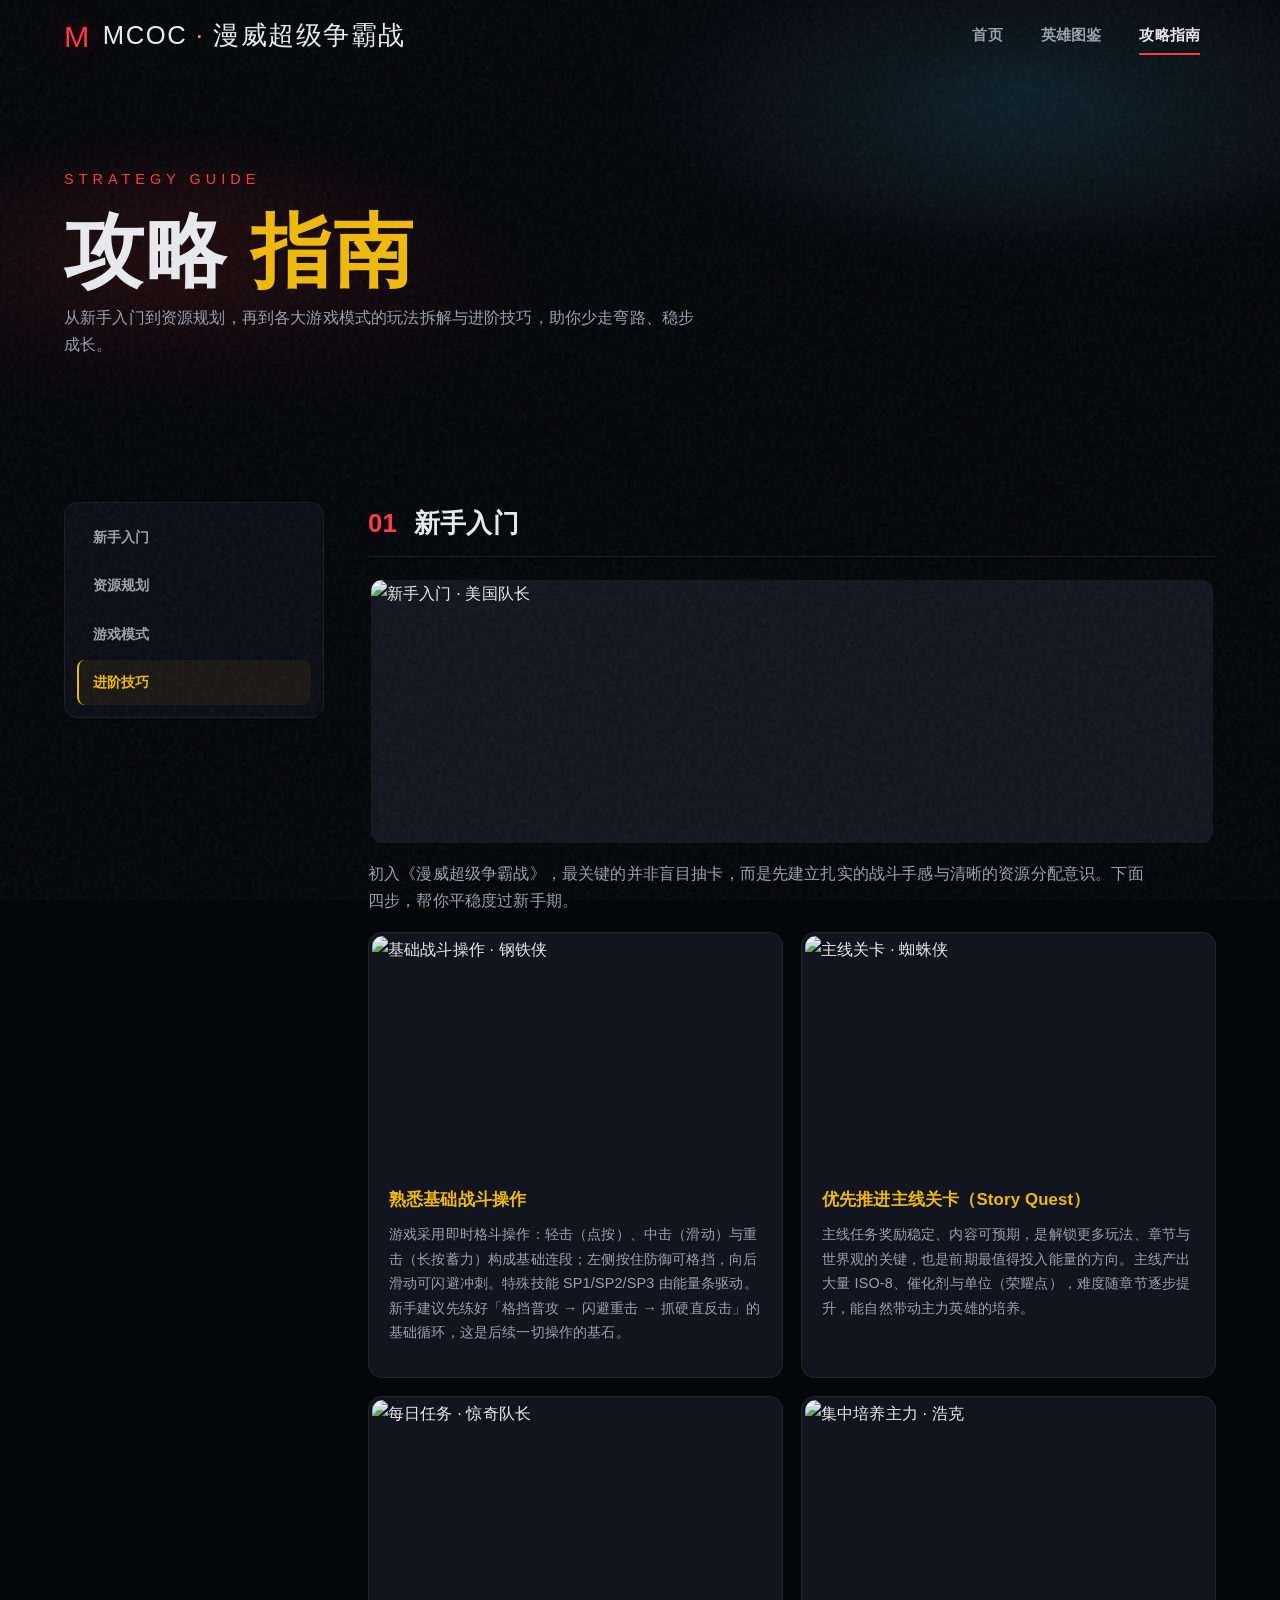
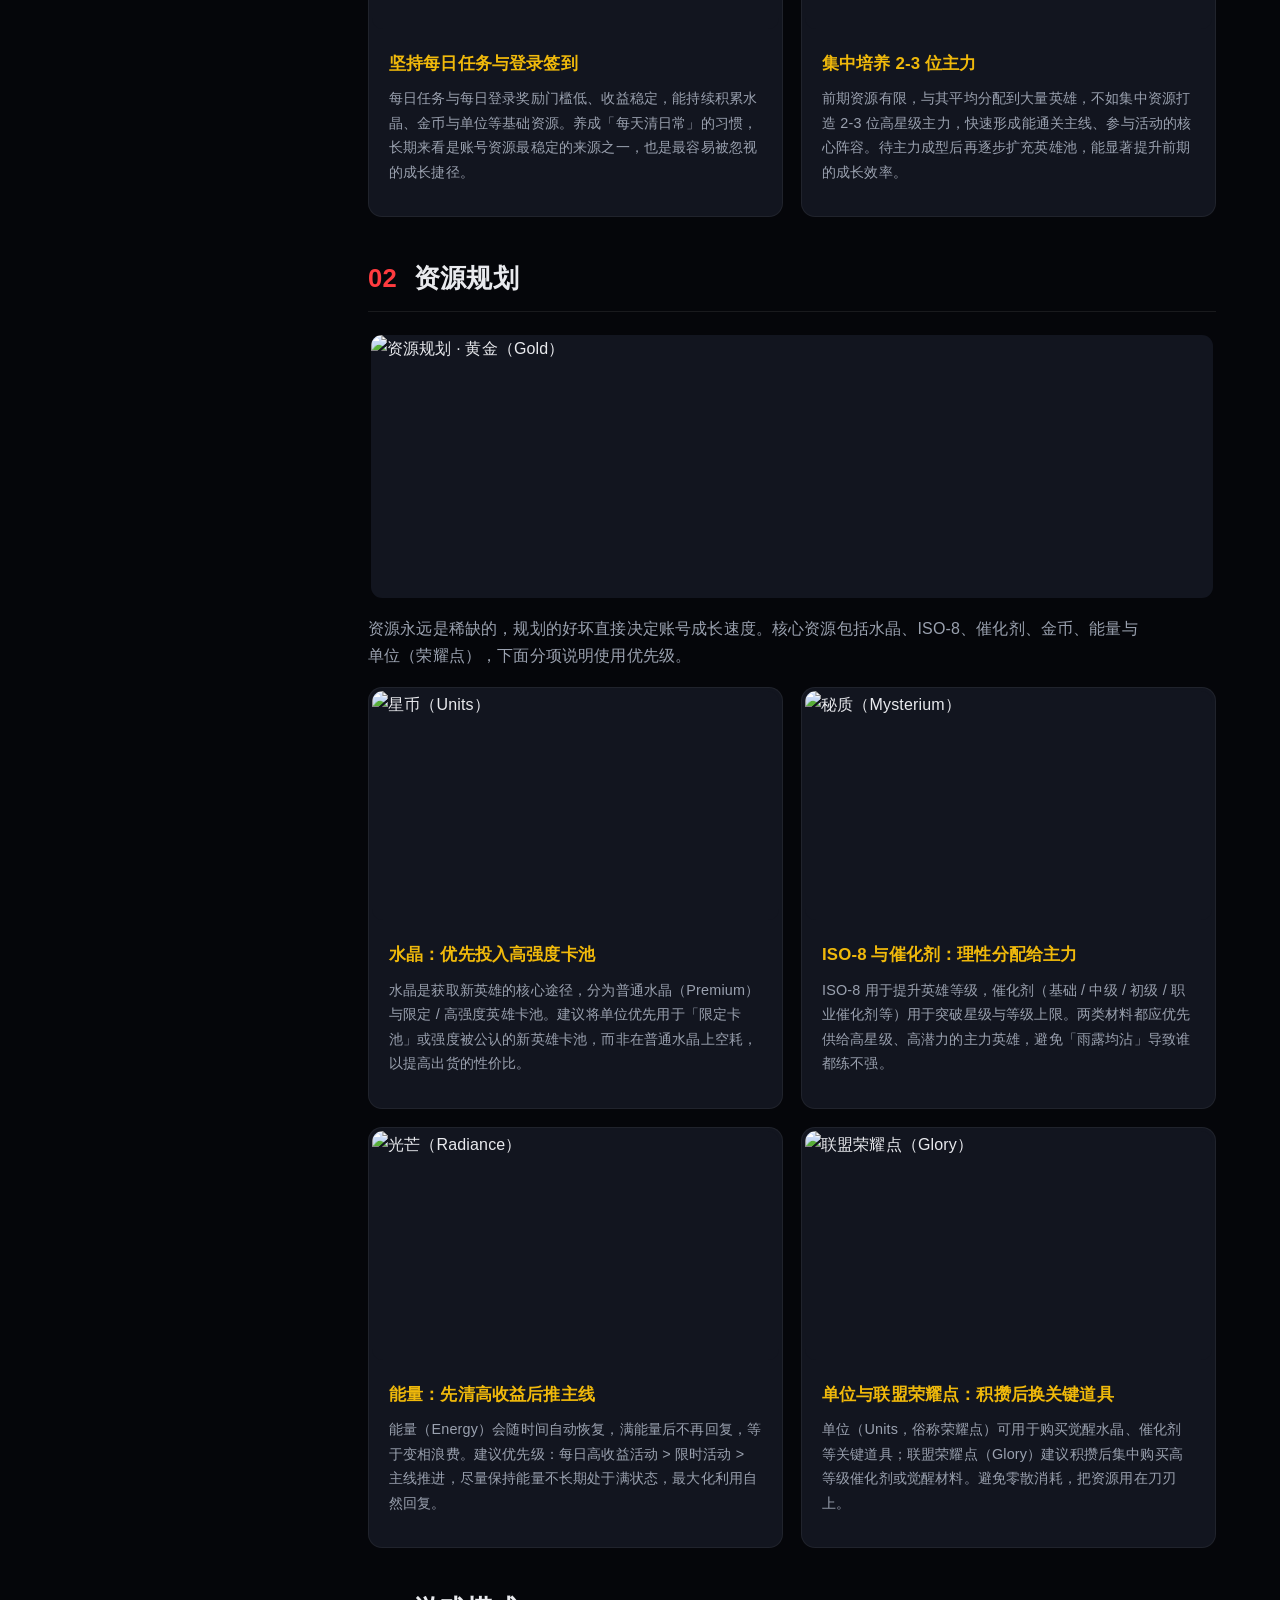
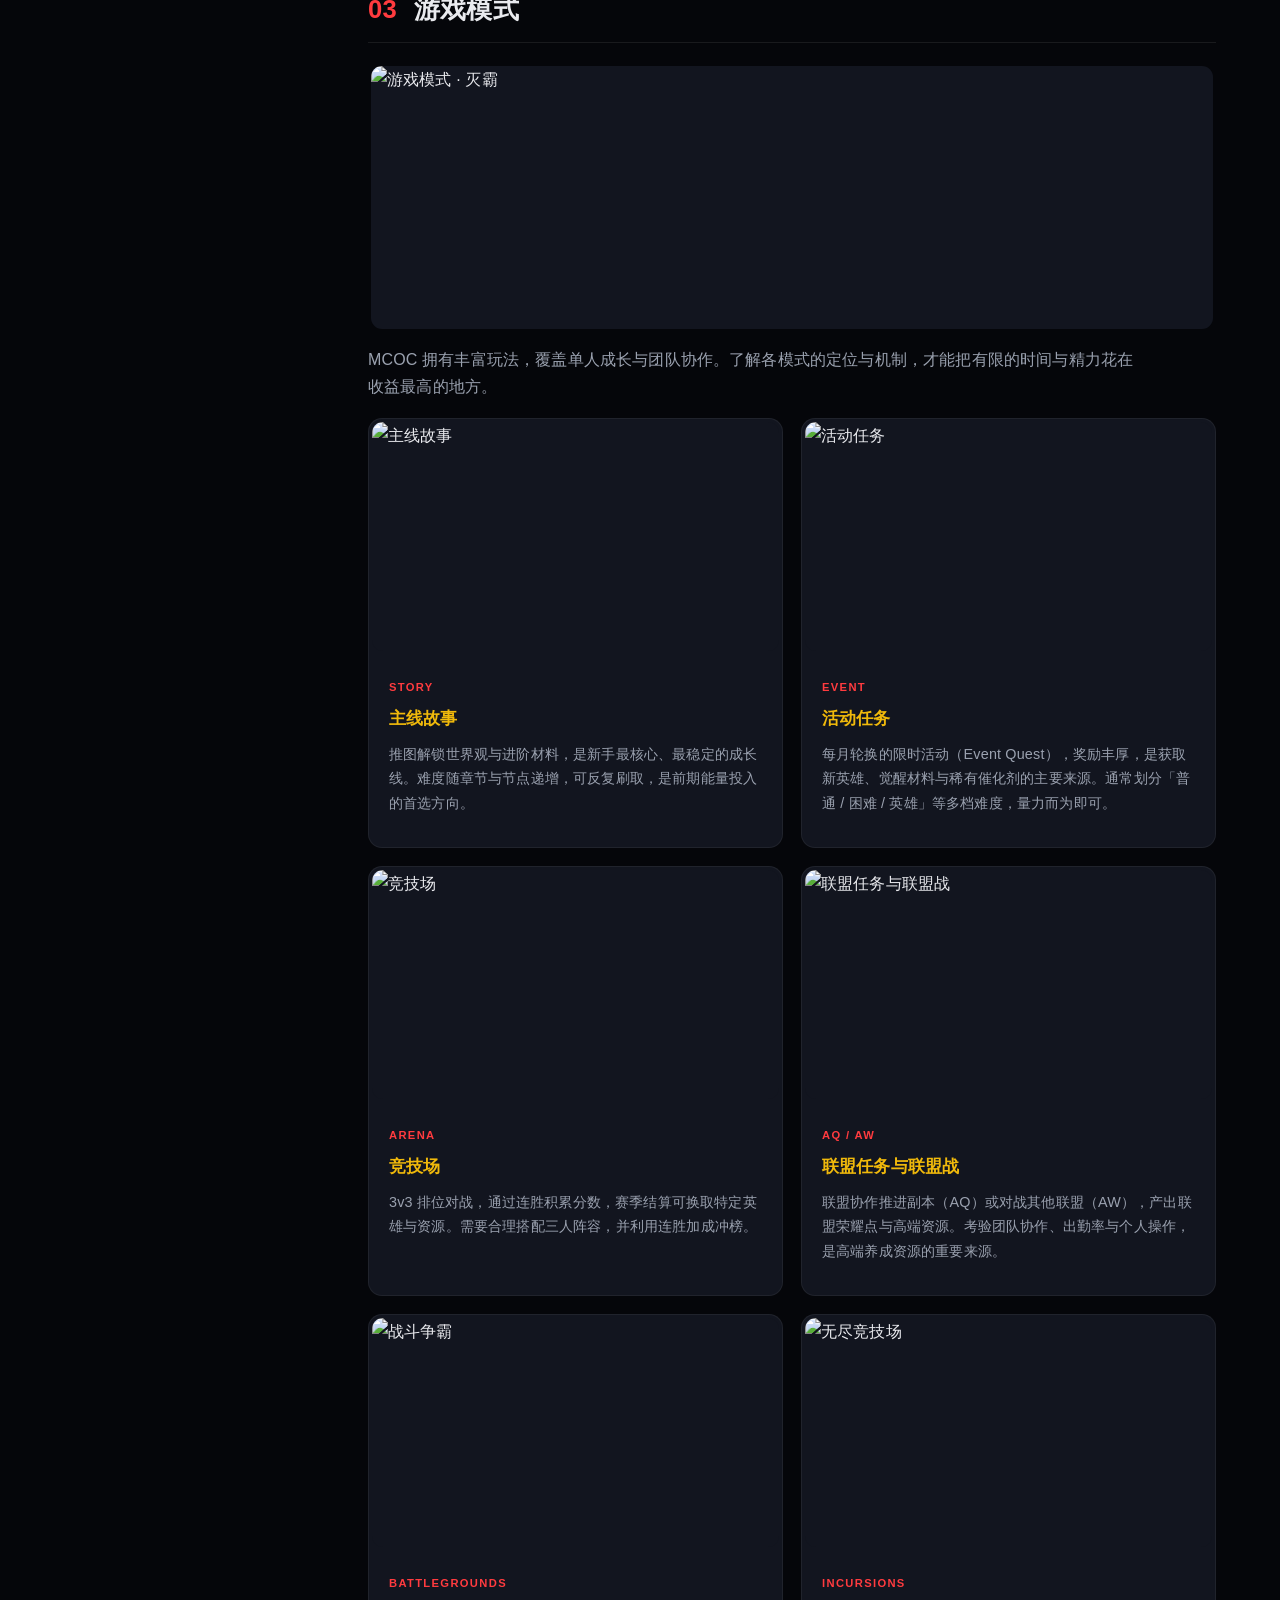
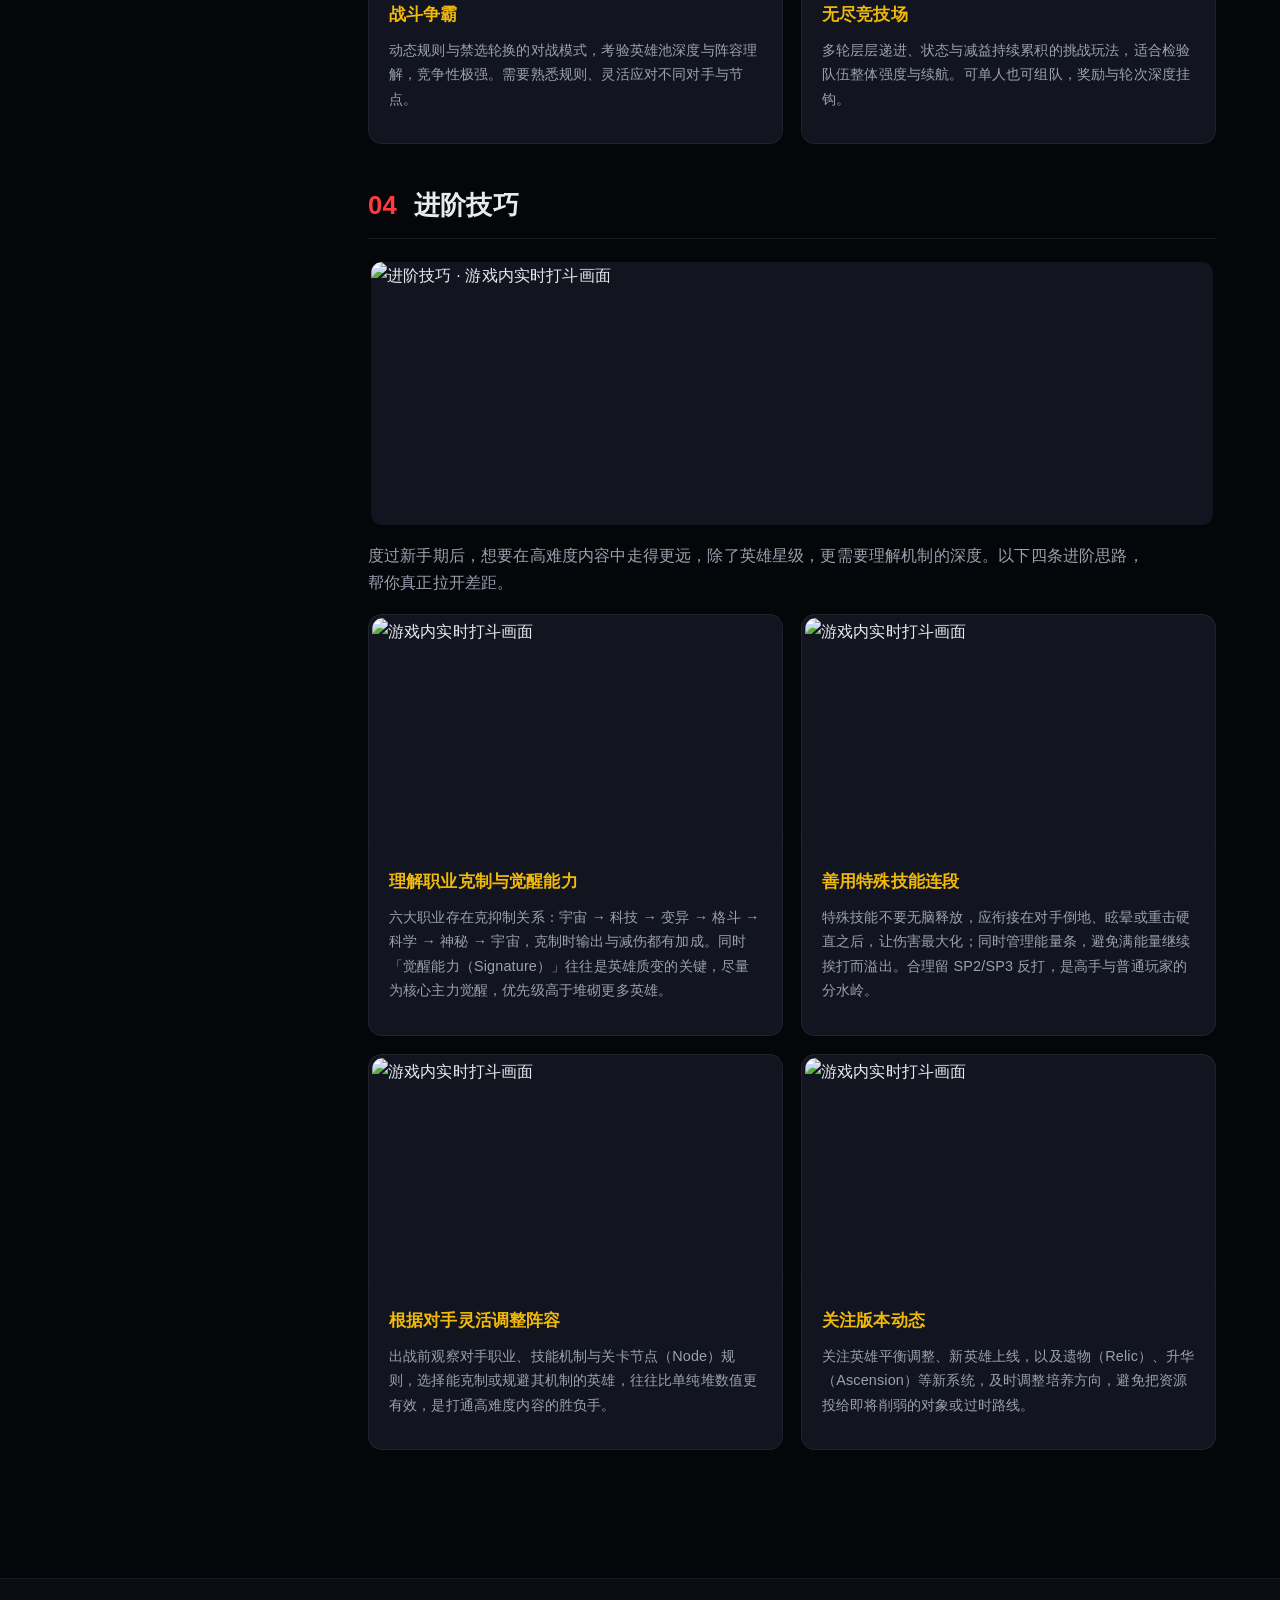
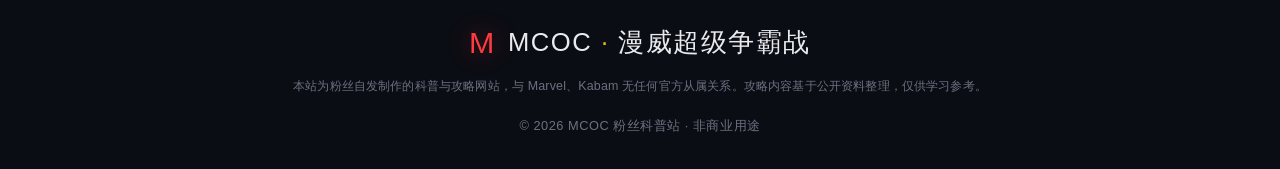
==== commit 712035bd: "update strategy.html" ====
--- a/strategy.html
+++ b/strategy.html
@@ -57,34 +57,34 @@
           <!-- ===== 新手入门 ===== -->
           <div class="guide-block" id="intro">
             <h3><span class="num">01</span> 新手入门</h3>
-            <figure class="flow-img guide-banner">
+            <figure class="flow-img guide-banner flow-img--fit">
               <img src="https://playcontestofchampions.com/wp-content/uploads/2023/04/champion-captain-america-360x360.webp" alt="新手入门 · 美国队长" loading="lazy">
             </figure>
             <p class="guide-lead">初入《漫威超级争霸战》，最关键的并非盲目抽卡，而是先建立扎实的战斗手感与清晰的资源分配意识。下面四步，帮你平稳度过新手期。</p>
             <div class="guide-tips">
               <article class="guide-tip">
-                <figure class="flow-img"><img src="https://playcontestofchampions.com/wp-content/uploads/2023/04/champion-iron-man-360x360.webp" alt="基础战斗操作 · 钢铁侠" loading="lazy"></figure>
+                <figure class="flow-img flow-img--fit"><img src="https://playcontestofchampions.com/wp-content/uploads/2023/04/champion-iron-man-360x360.webp" alt="基础战斗操作 · 钢铁侠" loading="lazy"></figure>
                 <div class="guide-tip__body">
                   <h4>熟悉基础战斗操作</h4>
                   <p>游戏采用即时格斗操作：轻击（点按）、中击（滑动）与重击（长按蓄力）构成基础连段；左侧按住防御可格挡，向后滑动可闪避冲刺。特殊技能 SP1/SP2/SP3 由能量条驱动。新手建议先练好「格挡普攻 → 闪避重击 → 抓硬直反击」的基础循环，这是后续一切操作的基石。</p>
                 </div>
               </article>
               <article class="guide-tip">
-                <figure class="flow-img"><img src="https://playcontestofchampions.com/wp-content/uploads/2014/11/champion-classic-spider-man-360x360.jpg" alt="主线关卡 · 蜘蛛侠" loading="lazy"></figure>
+                <figure class="flow-img flow-img--fit"><img src="https://playcontestofchampions.com/wp-content/uploads/2014/11/champion-classic-spider-man-360x360.jpg" alt="主线关卡 · 蜘蛛侠" loading="lazy"></figure>
                 <div class="guide-tip__body">
                   <h4>优先推进主线关卡（Story Quest）</h4>
                   <p>主线任务奖励稳定、内容可预期，是解锁更多玩法、章节与世界观的关键，也是前期最值得投入能量的方向。主线产出大量 ISO-8、催化剂与单位（荣耀点），难度随章节逐步提升，能自然带动主力英雄的培养。</p>
                 </div>
               </article>
               <article class="guide-tip">
-                <figure class="flow-img"><img src="https://playcontestofchampions.com/wp-content/uploads/2023/04/champion-captain-marvel-mcu-360x360.webp" alt="每日任务 · 惊奇队长" loading="lazy"></figure>
+                <figure class="flow-img flow-img--fit"><img src="https://playcontestofchampions.com/wp-content/uploads/2023/04/champion-captain-marvel-mcu-360x360.webp" alt="每日任务 · 惊奇队长" loading="lazy"></figure>
                 <div class="guide-tip__body">
                   <h4>坚持每日任务与登录签到</h4>
                   <p>每日任务与每日登录奖励门槛低、收益稳定，能持续积累水晶、金币与单位等基础资源。养成「每天清日常」的习惯，长期来看是账号资源最稳定的来源之一，也是最容易被忽视的成长捷径。</p>
                 </div>
               </article>
               <article class="guide-tip">
-                <figure class="flow-img"><img src="https://playcontestofchampions.com/wp-content/uploads/2023/04/champion-hulk-360x360.webp" alt="集中培养主力 · 浩克" loading="lazy"></figure>
+                <figure class="flow-img flow-img--fit"><img src="https://playcontestofchampions.com/wp-content/uploads/2023/04/champion-hulk-360x360.webp" alt="集中培养主力 · 浩克" loading="lazy"></figure>
                 <div class="guide-tip__body">
                   <h4>集中培养 2-3 位主力</h4>
                   <p>前期资源有限，与其平均分配到大量英雄，不如集中资源打造 2-3 位高星级主力，快速形成能通关主线、参与活动的核心阵容。待主力成型后再逐步扩充英雄池，能显著提升前期的成长效率。</p>
@@ -96,34 +96,34 @@
           <!-- ===== 资源规划 ===== -->
           <div class="guide-block" id="resource">
             <h3><span class="num">02</span> 资源规划</h3>
-            <figure class="flow-img guide-banner">
-              <img src="https://playcontestofchampions.com/wp-content/uploads/2017/11/Champion-DrStrange-kablog-960x960-1-360x360.webp" alt="资源规划 · 奇异博士" loading="lazy">
+            <figure class="flow-img guide-banner flow-img--fit">
+              <img src="https://playcontestofchampions.com/wp-content/uploads/2025/05/icon-resource-gold.png" alt="资源规划 · 黄金（Gold）" loading="lazy">
             </figure>
             <p class="guide-lead">资源永远是稀缺的，规划的好坏直接决定账号成长速度。核心资源包括水晶、ISO-8、催化剂、金币、能量与单位（荣耀点），下面分项说明使用优先级。</p>
             <div class="guide-tips">
               <article class="guide-tip">
-                <figure class="flow-img"><img src="https://playcontestofchampions.com/wp-content/uploads/2023/04/champion-scarlet-witch-360x360.webp" alt="水晶抽取 · 猩红女巫" loading="lazy"></figure>
+                <figure class="flow-img flow-img--fit"><img src="https://playcontestofchampions.com/wp-content/uploads/2025/05/icon-resource-units.png" alt="星币（Units）" loading="lazy"></figure>
                 <div class="guide-tip__body">
                   <h4>水晶：优先投入高强度卡池</h4>
                   <p>水晶是获取新英雄的核心途径，分为普通水晶（Premium）与限定 / 高强度英雄卡池。建议将单位优先用于「限定卡池」或强度被公认的新英雄卡池，而非在普通水晶上空耗，以提高出货的性价比。</p>
                 </div>
               </article>
               <article class="guide-tip">
-                <figure class="flow-img"><img src="https://playcontestofchampions.com/wp-content/uploads/2023/04/champion-shuri-360x360.webp" alt="材料分配 · 苏睿" loading="lazy"></figure>
+                <figure class="flow-img flow-img--fit"><img src="https://playcontestofchampions.com/wp-content/uploads/2025/05/icon-resource-mysterium.png" alt="秘质（Mysterium）" loading="lazy"></figure>
                 <div class="guide-tip__body">
                   <h4>ISO-8 与催化剂：理性分配给主力</h4>
                   <p>ISO-8 用于提升英雄等级，催化剂（基础 / 中级 / 初级 / 职业催化剂等）用于突破星级与等级上限。两类材料都应优先供给高星级、高潜力的主力英雄，避免「雨露均沾」导致谁都练不强。</p>
                 </div>
               </article>
               <article class="guide-tip">
-                <figure class="flow-img"><img src="https://playcontestofchampions.com/wp-content/uploads/2023/04/champion-thor-360x360.webp" alt="能量分配 · 雷神" loading="lazy"></figure>
+                <figure class="flow-img flow-img--fit"><img src="https://playcontestofchampions.com/wp-content/uploads/2025/05/icon-resource-radiance.png" alt="光芒（Radiance）" loading="lazy"></figure>
                 <div class="guide-tip__body">
                   <h4>能量：先清高收益后推主线</h4>
                   <p>能量（Energy）会随时间自动恢复，满能量后不再回复，等于变相浪费。建议优先级：每日高收益活动 &gt; 限时活动 &gt; 主线推进，尽量保持能量不长期处于满状态，最大化利用自然回复。</p>
                 </div>
               </article>
               <article class="guide-tip">
-                <figure class="flow-img"><img src="https://playcontestofchampions.com/wp-content/uploads/2023/04/champion-wolverine-360x360.webp" alt="荣耀点觉醒 · 金刚狼" loading="lazy"></figure>
+                <figure class="flow-img flow-img--fit"><img src="https://playcontestofchampions.com/wp-content/uploads/2025/05/icon-resource-glory.png" alt="联盟荣耀点（Glory）" loading="lazy"></figure>
                 <div class="guide-tip__body">
                   <h4>单位与联盟荣耀点：积攒后换关键道具</h4>
                   <p>单位（Units，俗称荣耀点）可用于购买觉醒水晶、催化剂等关键道具；联盟荣耀点（Glory）建议积攒后集中购买高等级催化剂或觉醒材料。避免零散消耗，把资源用在刀刃上。</p>
@@ -135,13 +135,13 @@
           <!-- ===== 游戏模式 ===== -->
           <div class="guide-block" id="modes">
             <h3><span class="num">03</span> 游戏模式</h3>
-            <figure class="flow-img guide-banner">
+            <figure class="flow-img guide-banner flow-img--fit">
               <img src="https://playcontestofchampions.com/wp-content/uploads/2023/04/champion-thanos-360x360.webp" alt="游戏模式 · 灭霸" loading="lazy">
             </figure>
             <p class="guide-lead">MCOC 拥有丰富玩法，覆盖单人成长与团队协作。了解各模式的定位与机制，才能把有限的时间与精力花在收益最高的地方。</p>
             <div class="guide-tips">
               <article class="guide-tip">
-                <figure class="flow-img"><img src="https://playcontestofchampions.com/wp-content/uploads/2023/04/champion-gamora-360x360.webp" alt="主线故事" loading="lazy"></figure>
+                <figure class="flow-img flow-img--fit"><img src="https://playcontestofchampions.com/wp-content/uploads/2023/04/champion-gamora-360x360.webp" alt="主线故事" loading="lazy"></figure>
                 <div class="guide-tip__body">
                   <span class="guide-tip__tag">STORY</span>
                   <h4>主线故事</h4>
@@ -149,7 +149,7 @@
                 </div>
               </article>
               <article class="guide-tip">
-                <figure class="flow-img"><img src="https://playcontestofchampions.com/wp-content/uploads/2023/04/champion-captain-marvel-mcu-360x360.webp" alt="活动任务" loading="lazy"></figure>
+                <figure class="flow-img flow-img--fit"><img src="https://playcontestofchampions.com/wp-content/uploads/2023/04/champion-captain-marvel-mcu-360x360.webp" alt="活动任务" loading="lazy"></figure>
                 <div class="guide-tip__body">
                   <span class="guide-tip__tag">EVENT</span>
                   <h4>活动任务</h4>
@@ -157,7 +157,7 @@
                 </div>
               </article>
               <article class="guide-tip">
-                <figure class="flow-img"><img src="https://playcontestofchampions.com/wp-content/uploads/2023/04/champion-black-panther-360x360.webp" alt="竞技场" loading="lazy"></figure>
+                <figure class="flow-img flow-img--fit"><img src="https://playcontestofchampions.com/wp-content/uploads/2023/04/champion-black-panther-360x360.webp" alt="竞技场" loading="lazy"></figure>
                 <div class="guide-tip__body">
                   <span class="guide-tip__tag">ARENA</span>
                   <h4>竞技场</h4>
@@ -165,7 +165,7 @@
                 </div>
               </article>
               <article class="guide-tip">
-                <figure class="flow-img"><img src="https://playcontestofchampions.com/wp-content/uploads/2023/04/champion-black-widow-360x360.webp" alt="联盟任务与联盟战" loading="lazy"></figure>
+                <figure class="flow-img flow-img--fit"><img src="https://playcontestofchampions.com/wp-content/uploads/2023/04/champion-black-widow-360x360.webp" alt="联盟任务与联盟战" loading="lazy"></figure>
                 <div class="guide-tip__body">
                   <span class="guide-tip__tag">AQ / AW</span>
                   <h4>联盟任务与联盟战</h4>
@@ -173,7 +173,7 @@
                 </div>
               </article>
               <article class="guide-tip">
-                <figure class="flow-img"><img src="https://playcontestofchampions.com/wp-content/uploads/2023/04/champion-loki-360x360.webp" alt="战斗争霸" loading="lazy"></figure>
+                <figure class="flow-img flow-img--fit"><img src="https://playcontestofchampions.com/wp-content/uploads/2023/04/champion-loki-360x360.webp" alt="战斗争霸" loading="lazy"></figure>
                 <div class="guide-tip__body">
                   <span class="guide-tip__tag">BATTLEGROUNDS</span>
                   <h4>战斗争霸</h4>
@@ -181,7 +181,7 @@
                 </div>
               </article>
               <article class="guide-tip">
-                <figure class="flow-img"><img src="https://playcontestofchampions.com/wp-content/uploads/2023/04/champion-deadpool-classic-360x360.webp" alt="无尽竞技场" loading="lazy"></figure>
+                <figure class="flow-img flow-img--fit"><img src="https://playcontestofchampions.com/wp-content/uploads/2023/04/champion-deadpool-classic-360x360.webp" alt="无尽竞技场" loading="lazy"></figure>
                 <div class="guide-tip__body">
                   <span class="guide-tip__tag">INCURSIONS</span>
                   <h4>无尽竞技场</h4>
@@ -195,33 +195,33 @@
           <div class="guide-block" id="tips">
             <h3><span class="num">04</span> 进阶技巧</h3>
             <figure class="flow-img guide-banner">
-              <img src="https://playcontestofchampions.com/wp-content/uploads/2023/04/champion-magneto-360x360.webp" alt="进阶技巧 · 万磁王" loading="lazy">
+              <img src="https://playcontestofchampions.com/wp-content/uploads/2020/03/screenshot-sorcerer-supreme-01.jpg" alt="进阶技巧 · 游戏内实时打斗画面" loading="lazy">
             </figure>
             <p class="guide-lead">度过新手期后，想要在高难度内容中走得更远，除了英雄星级，更需要理解机制的深度。以下四条进阶思路，帮你真正拉开差距。</p>
             <div class="guide-tips">
               <article class="guide-tip">
-                <figure class="flow-img"><img src="https://playcontestofchampions.com/wp-content/uploads/2023/04/champion-magneto-360x360.webp" alt="职业克制与觉醒 · 万磁王" loading="lazy"></figure>
+                <figure class="flow-img"><img src="https://playcontestofchampions.com/wp-content/uploads/2021/11/screenshot-hit-monkey-02.png" alt="游戏内实时打斗画面" loading="lazy"></figure>
                 <div class="guide-tip__body">
                   <h4>理解职业克制与觉醒能力</h4>
                   <p>六大职业存在克抑制关系：宇宙 → 科技 → 变异 → 格斗 → 科学 → 神秘 → 宇宙，克制时输出与减伤都有加成。同时「觉醒能力（Signature）」往往是英雄质变的关键，尽量为核心主力觉醒，优先级高于堆砌更多英雄。</p>
                 </div>
               </article>
               <article class="guide-tip">
-                <figure class="flow-img"><img src="https://playcontestofchampions.com/wp-content/uploads/2026/05/Champion-GhostRider-kablog-960x960-1-360x360.webp" alt="特殊技能连段 · 恶灵骑士" loading="lazy"></figure>
+                <figure class="flow-img"><img src="https://playcontestofchampions.com/wp-content/uploads/2020/03/screenshot-sorcerer-supreme-02.jpg" alt="游戏内实时打斗画面" loading="lazy"></figure>
                 <div class="guide-tip__body">
                   <h4>善用特殊技能连段</h4>
                   <p>特殊技能不要无脑释放，应衔接在对手倒地、眩晕或重击硬直之后，让伤害最大化；同时管理能量条，避免满能量继续挨打而溢出。合理留 SP2/SP3 反打，是高手与普通玩家的分水岭。</p>
                 </div>
               </article>
               <article class="guide-tip">
-                <figure class="flow-img"><img src="https://playcontestofchampions.com/wp-content/uploads/2023/04/champion-quicksilver-360x360.webp" alt="阵容搭配 · 快银" loading="lazy"></figure>
+                <figure class="flow-img"><img src="https://playcontestofchampions.com/wp-content/uploads/2021/11/screenshot-hit-monkey-04.png" alt="游戏内实时打斗画面" loading="lazy"></figure>
                 <div class="guide-tip__body">
                   <h4>根据对手灵活调整阵容</h4>
                   <p>出战前观察对手职业、技能机制与关卡节点（Node）规则，选择能克制或规避其机制的英雄，往往比单纯堆数值更有效，是打通高难度内容的胜负手。</p>
                 </div>
               </article>
               <article class="guide-tip">
-                <figure class="flow-img"><img src="https://playcontestofchampions.com/wp-content/uploads/2023/04/champion-mysterio-360x360.webp" alt="版本关注 · 神秘客" loading="lazy"></figure>
+                <figure class="flow-img"><img src="https://playcontestofchampions.com/wp-content/uploads/2020/03/screenshot-sorcerer-supreme-03.jpg" alt="游戏内实时打斗画面" loading="lazy"></figure>
                 <div class="guide-tip__body">
                   <h4>关注版本动态</h4>
                   <p>关注英雄平衡调整、新英雄上线，以及遗物（Relic）、升华（Ascension）等新系统，及时调整培养方向，避免把资源投给即将削弱的对象或过时路线。</p>
--- a/css/style.css
+++ b/css/style.css
@@ -796,6 +796,89 @@
 }
 
 /* ============================================================
+   攻略增强：图文卡片 + 3D 流光边框律动
+   ============================================================ */
+.guide-lead {
+  color: var(--text-dim);
+  margin: 14px 0 6px;
+  max-width: 780px;
+}
+.guide-banner { margin: 20px 0 4px; }
+
+/* 图文小点卡片网格 */
+.guide-tips {
+  display: grid;
+  grid-template-columns: repeat(2, 1fr);
+  gap: 18px;
+  margin-top: 18px;
+}
+.guide-tip {
+  display: flex;
+  flex-direction: column;
+  background: var(--bg-2);
+  border: 1px solid rgba(255, 255, 255, 0.06);
+  border-radius: var(--radius);
+  overflow: hidden;
+  transition: transform 0.35s var(--ease), border-color 0.35s var(--ease);
+}
+.guide-tip:hover { transform: translateY(-4px); border-color: rgba(230, 36, 41, 0.35); }
+.guide-tip__body { padding: 18px 20px 20px; }
+.guide-tip__tag {
+  display: inline-block;
+  font-size: 0.7rem;
+  font-weight: 700;
+  color: var(--red-bright);
+  letter-spacing: 0.12em;
+  margin-bottom: 8px;
+}
+.guide-tip__body h4 { font-size: 1.05rem; color: var(--gold); margin-bottom: 8px; }
+.guide-tip__body p { color: var(--text-dim); font-size: 0.9rem; line-height: 1.7; }
+
+/* 3D 流光边框图片：鼠标悬停时立体倾斜 + 边框流光转动 */
+.flow-img {
+  position: relative;
+  padding: 3px;
+  border-radius: var(--radius);
+  isolation: isolate;
+  overflow: hidden;
+  transition: transform 0.6s var(--ease), box-shadow 0.6s var(--ease);
+}
+.flow-img::before {
+  content: "";
+  position: absolute;
+  inset: -120%;
+  z-index: 0;
+  background: conic-gradient(from 0deg,
+    var(--red-bright), var(--gold), var(--class-tech),
+    var(--class-mystic), var(--red-bright));
+  opacity: 0;
+  transition: opacity 0.25s;
+}
+.flow-img img {
+  position: relative;
+  z-index: 1;
+  display: block;
+  width: 100%;
+  aspect-ratio: 16 / 9;
+  object-fit: cover;
+  border-radius: calc(var(--radius) - 3px);
+  background: var(--bg-2);
+  transition: transform 0.6s var(--ease);
+}
+.guide-banner img { aspect-ratio: 16 / 5; }
+.flow-img:hover::before { opacity: 1; animation: flow-spin 1.5s linear infinite; }
+.flow-img:hover {
+  transform: perspective(900px) rotateX(4deg) rotateY(-4deg) translateY(-8px) scale(1.015);
+  box-shadow: 0 26px 55px -20px rgba(0, 0, 0, 0.85), 0 0 0 1px rgba(230, 36, 41, 0.4);
+}
+.flow-img:hover img { transform: scale(1.06); }
+@keyframes flow-spin { to { transform: rotate(360deg); } }
+
+@media (max-width: 700px) {
+  .guide-tips { grid-template-columns: 1fr; }
+}
+
+/* ============================================================
    攻略页：锚点章节 + 模式卡片
    ============================================================ */
 .guide-layout {
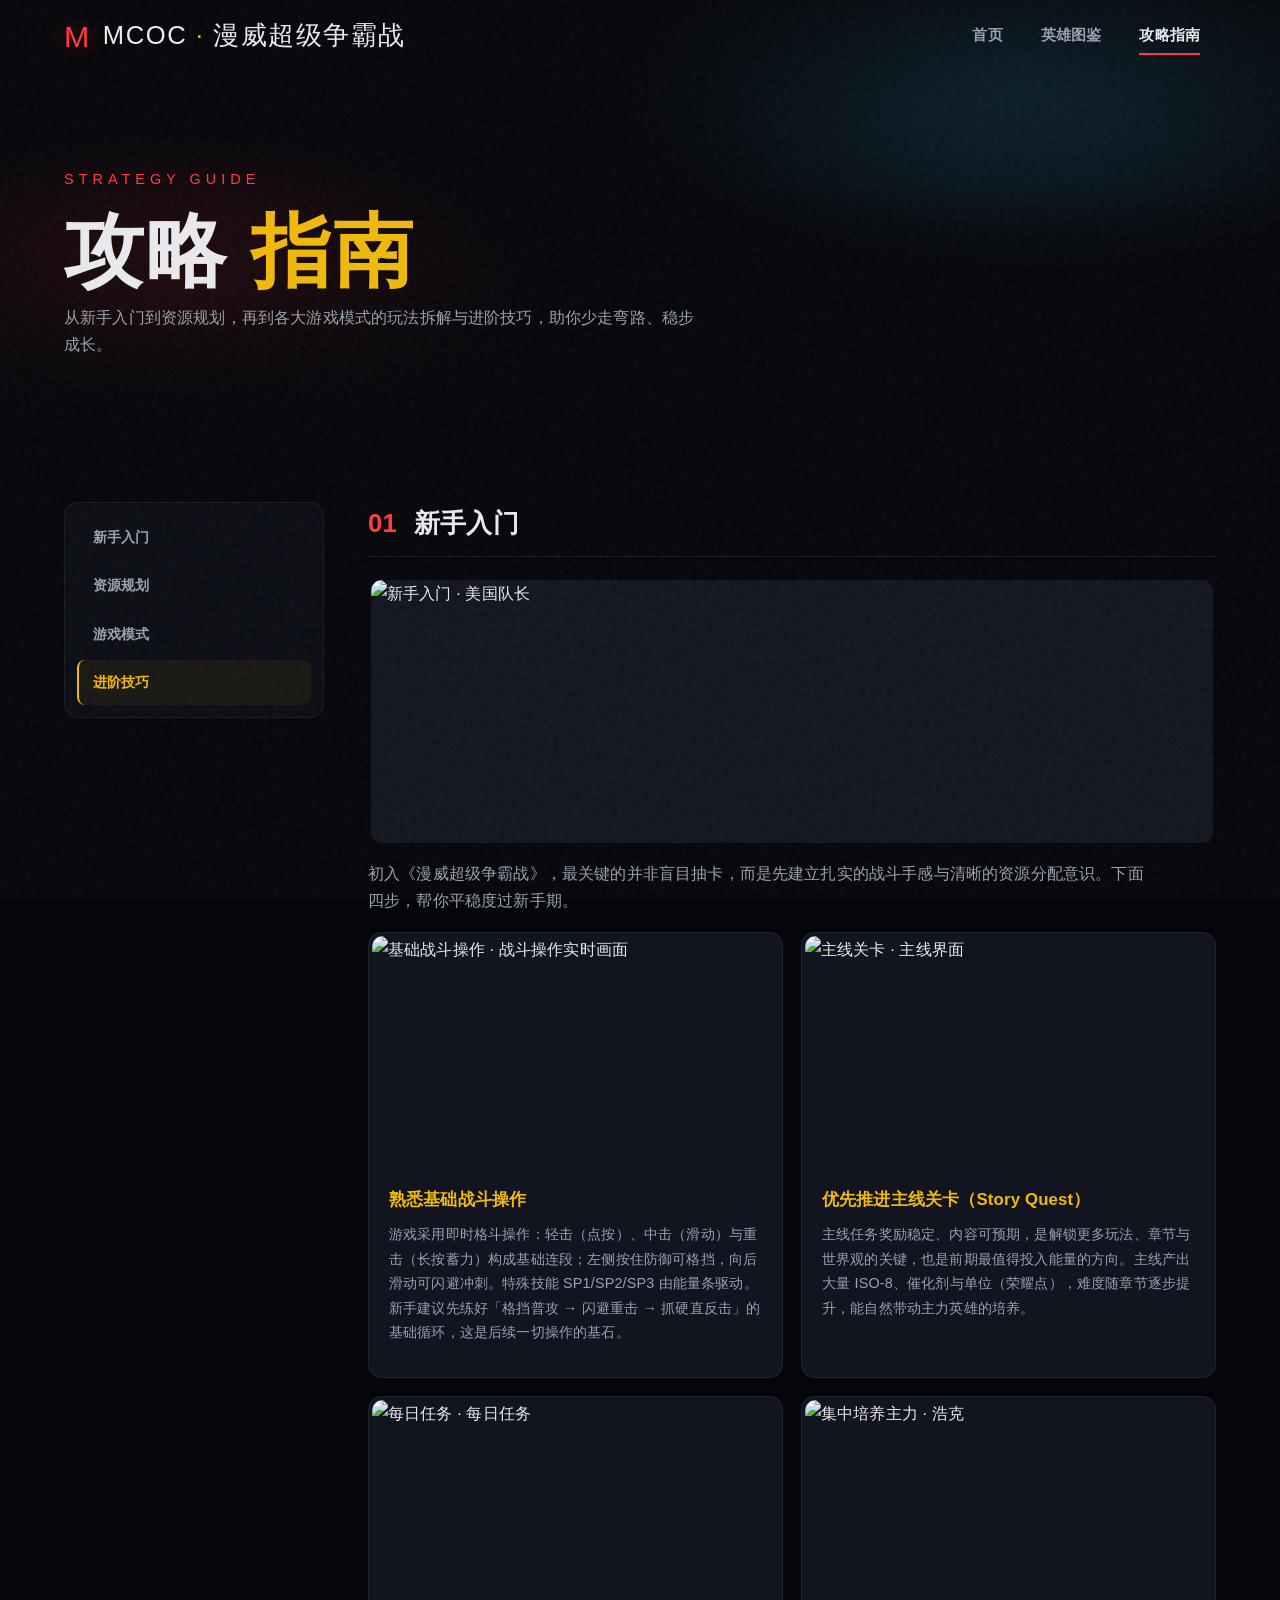
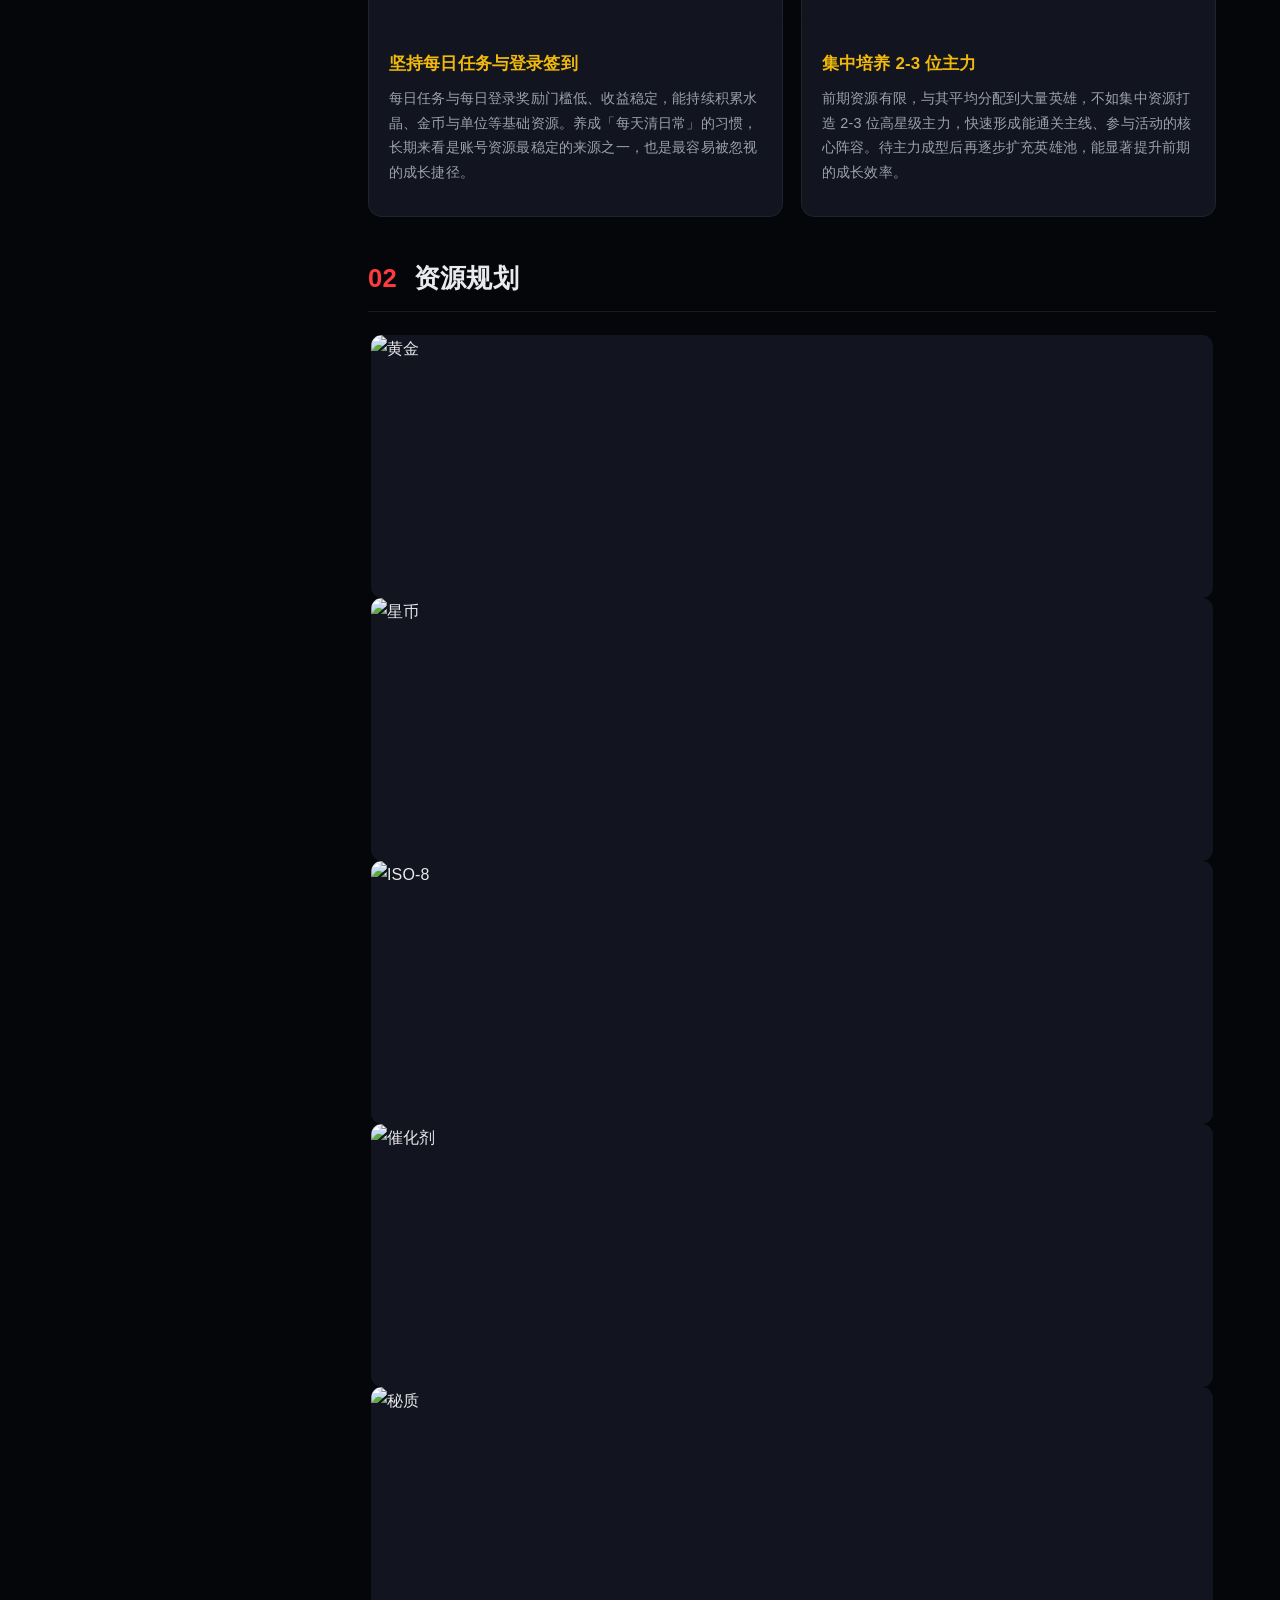
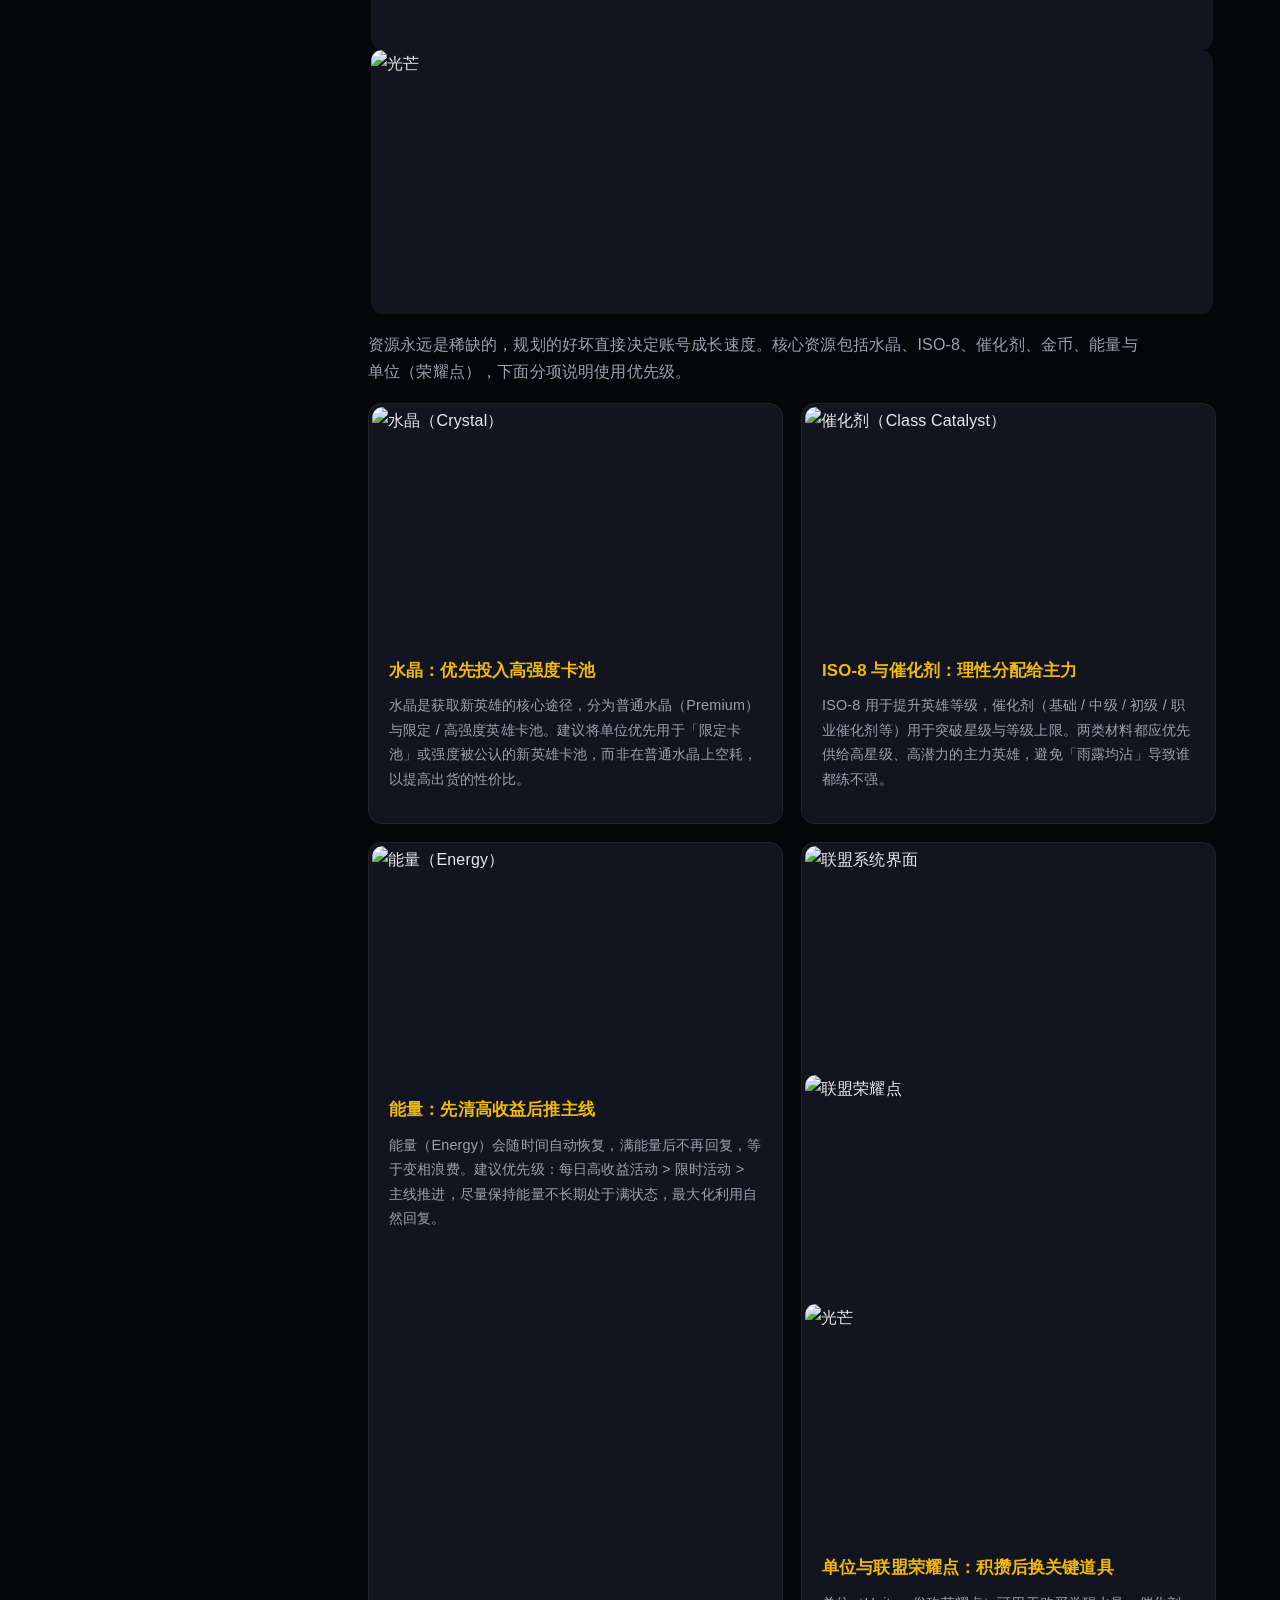
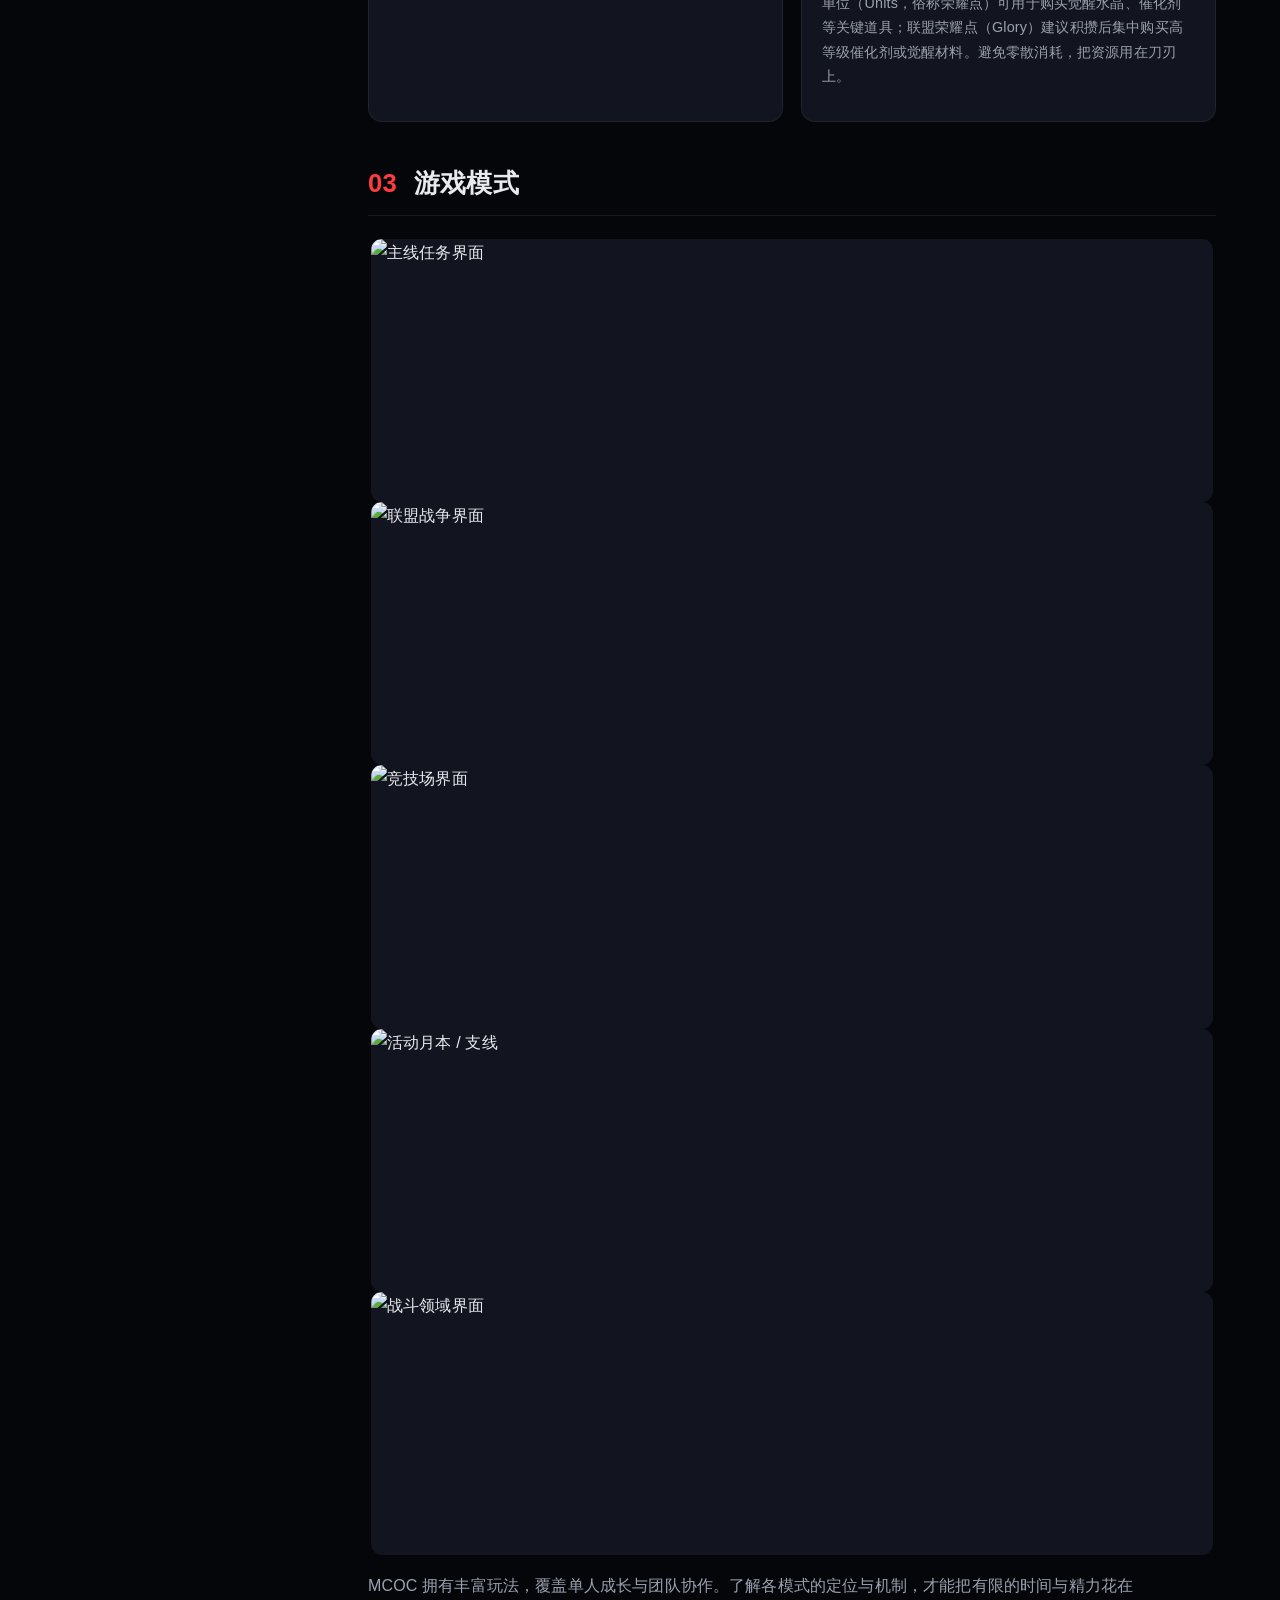
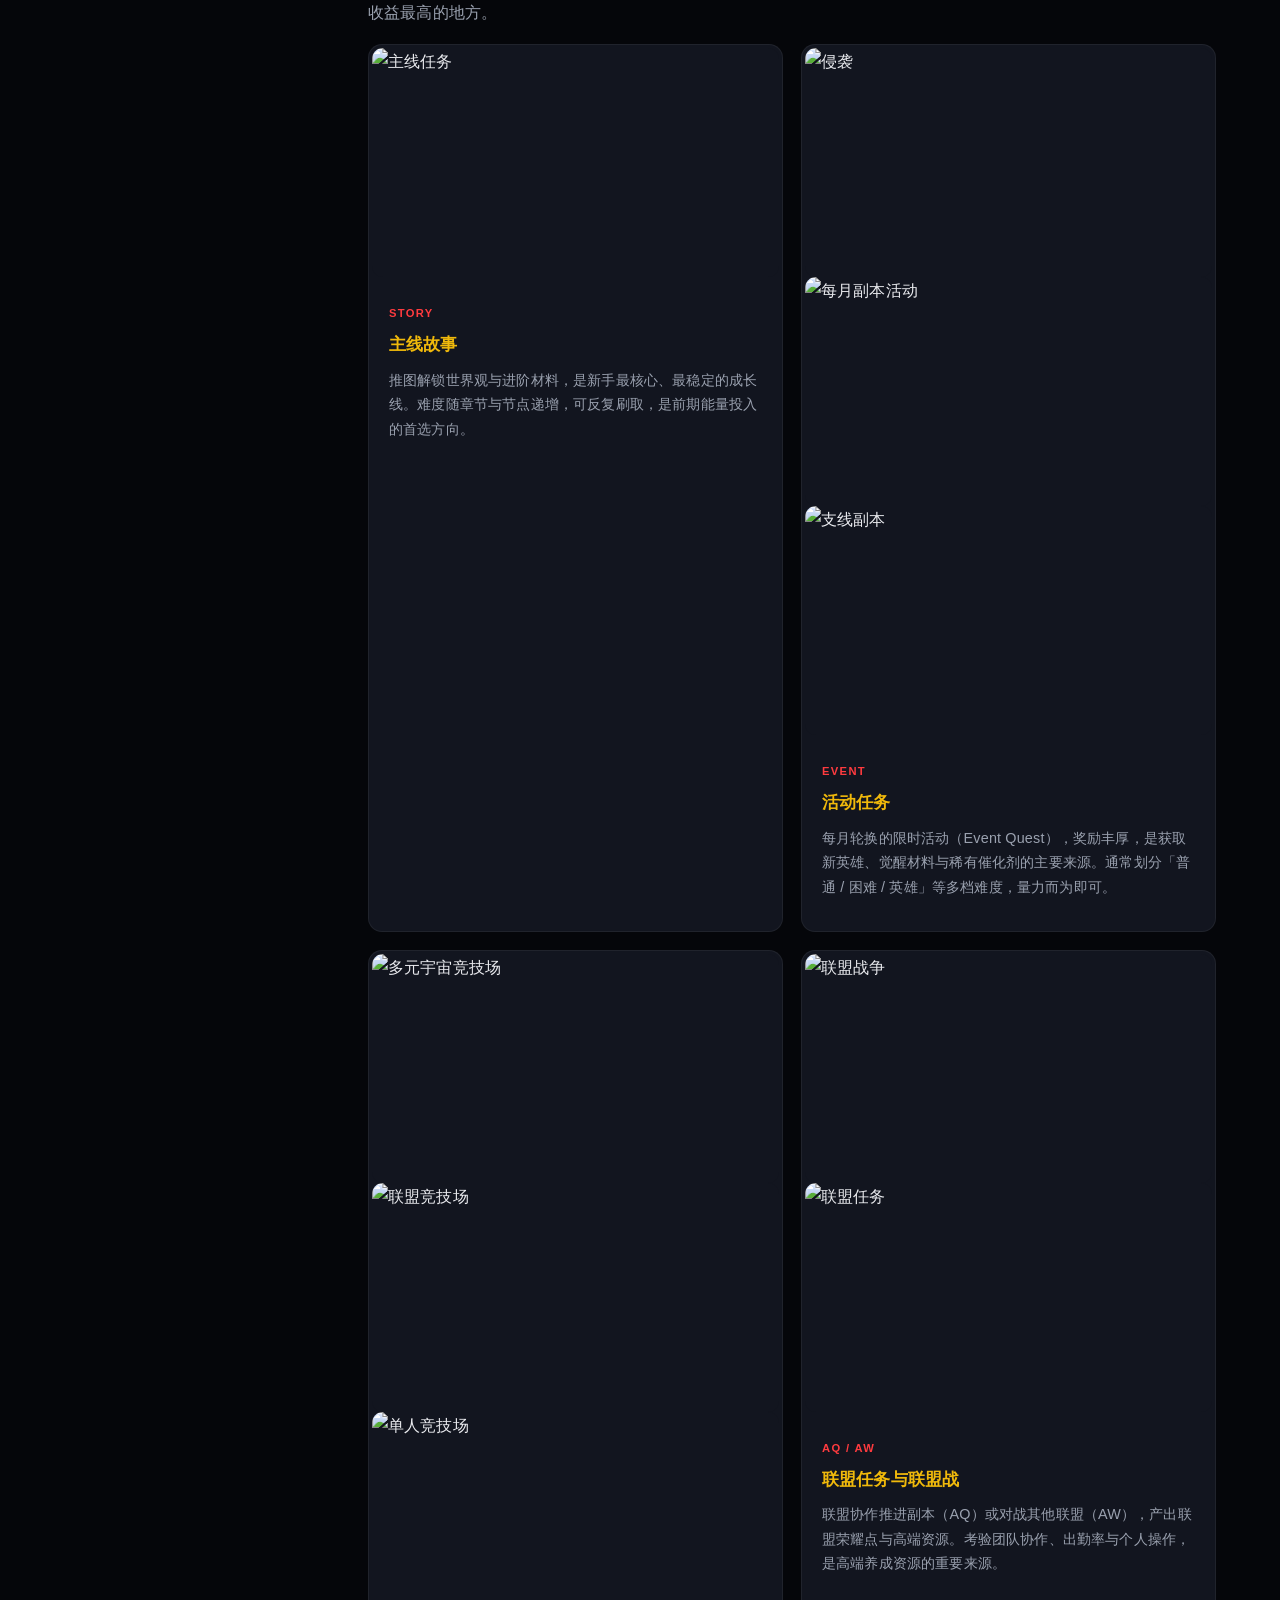
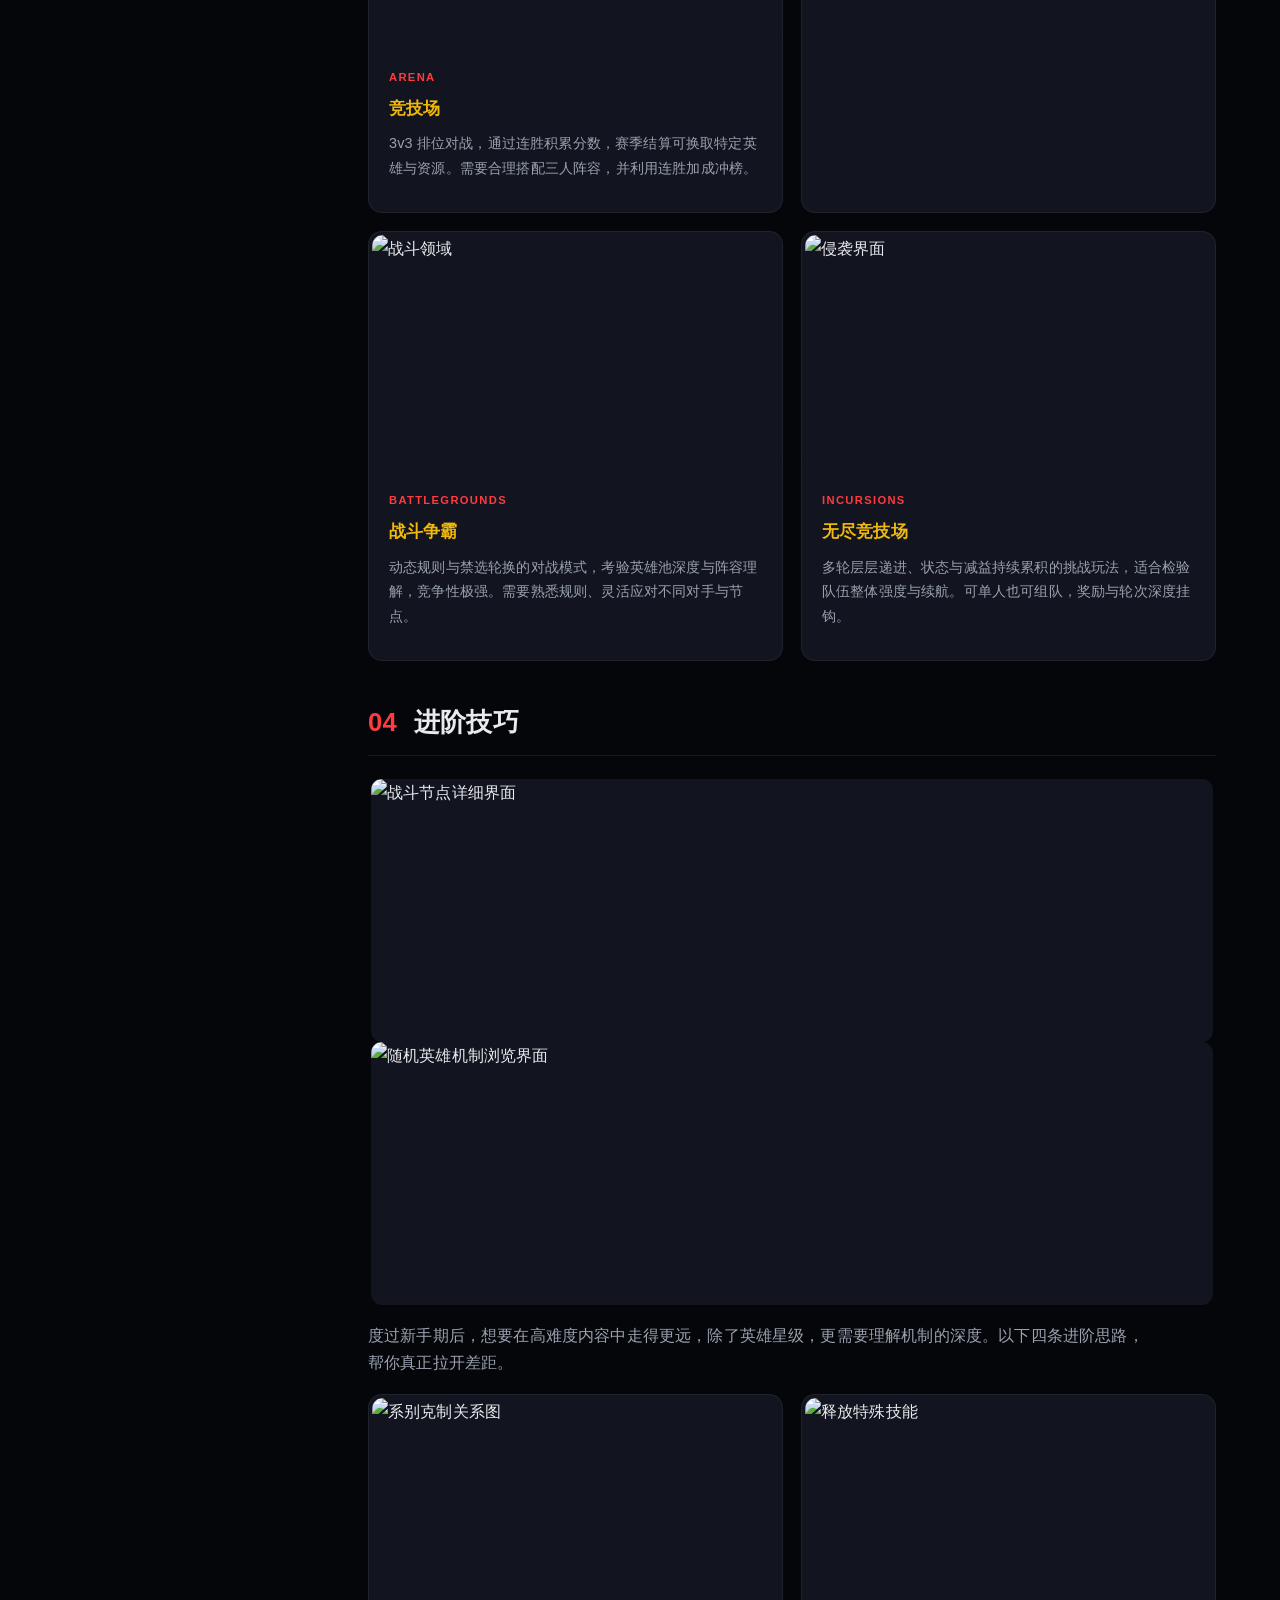
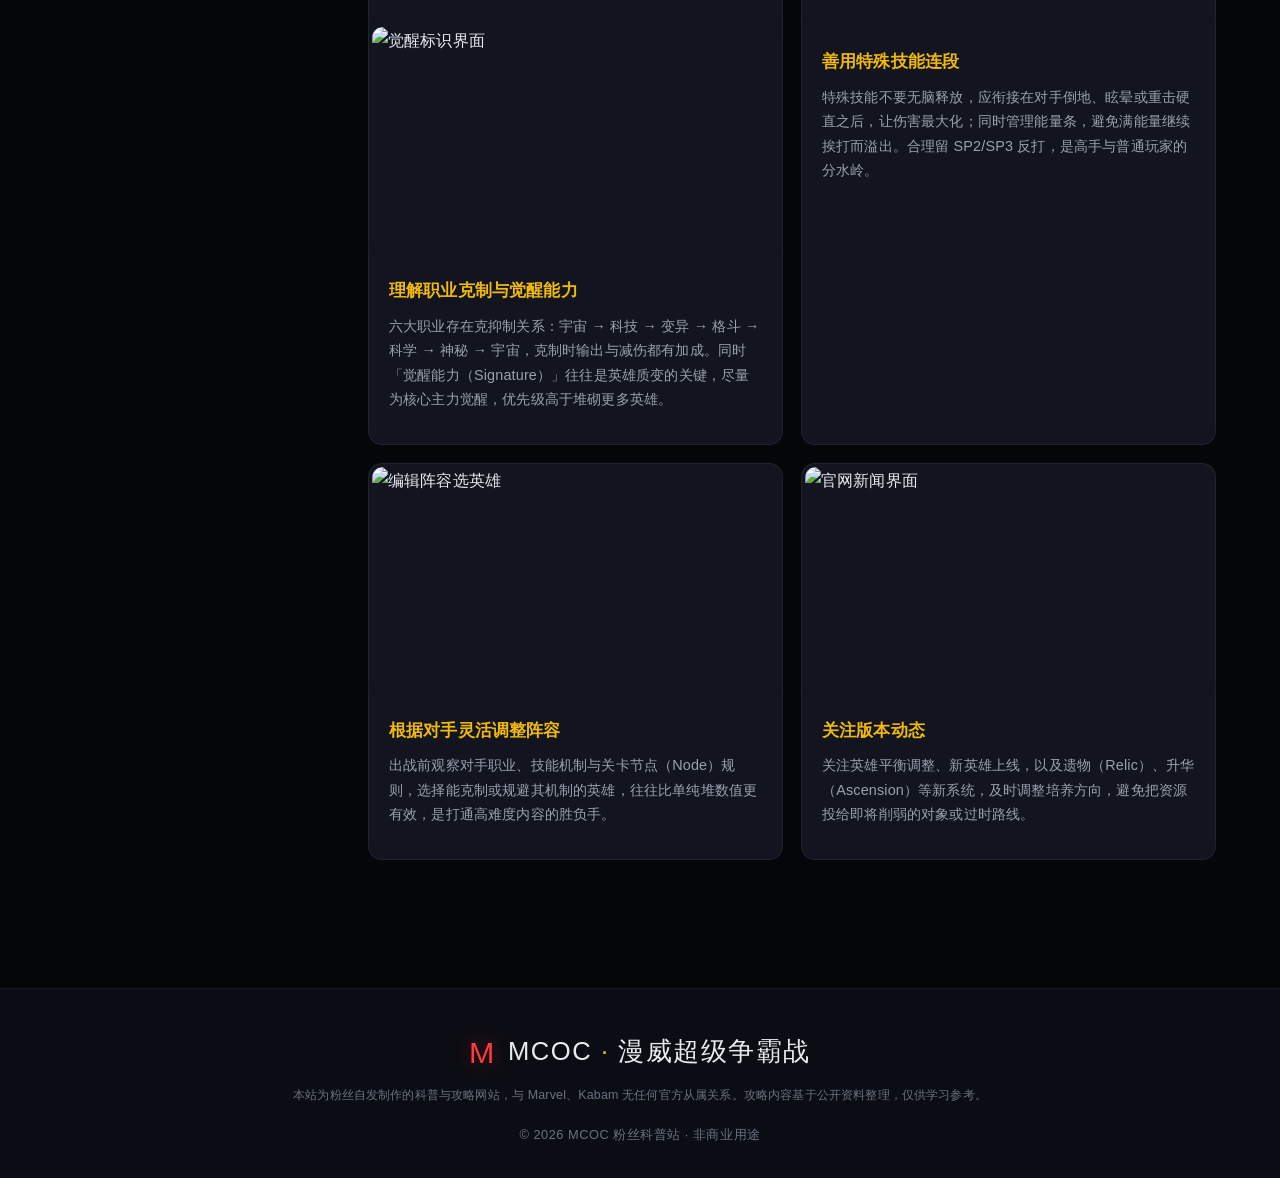
==== commit 53c153da: "update strategy.html" ====
--- a/strategy.html
+++ b/strategy.html
@@ -63,21 +63,21 @@
             <p class="guide-lead">初入《漫威超级争霸战》，最关键的并非盲目抽卡，而是先建立扎实的战斗手感与清晰的资源分配意识。下面四步，帮你平稳度过新手期。</p>
             <div class="guide-tips">
               <article class="guide-tip">
-                <figure class="flow-img flow-img--fit"><img src="https://playcontestofchampions.com/wp-content/uploads/2023/04/champion-iron-man-360x360.webp" alt="基础战斗操作 · 钢铁侠" loading="lazy"></figure>
+                <figure class="flow-img flow-img--fit"><img src="https://playcontestofchampions.com/wp-content/uploads/2025/05/academy-champion-fighting-run-in.webp" alt="基础战斗操作 · 战斗操作实时画面" loading="lazy"></figure>
                 <div class="guide-tip__body">
                   <h4>熟悉基础战斗操作</h4>
                   <p>游戏采用即时格斗操作：轻击（点按）、中击（滑动）与重击（长按蓄力）构成基础连段；左侧按住防御可格挡，向后滑动可闪避冲刺。特殊技能 SP1/SP2/SP3 由能量条驱动。新手建议先练好「格挡普攻 → 闪避重击 → 抓硬直反击」的基础循环，这是后续一切操作的基石。</p>
                 </div>
               </article>
               <article class="guide-tip">
-                <figure class="flow-img flow-img--fit"><img src="https://playcontestofchampions.com/wp-content/uploads/2014/11/champion-classic-spider-man-360x360.jpg" alt="主线关卡 · 蜘蛛侠" loading="lazy"></figure>
+                <figure class="flow-img flow-img--fit"><img src="https://playcontestofchampions.com/wp-content/uploads/2025/07/MC25-1000_Dimensional-Arcade_Story-Chapters_v01_960x540_EN.webp" alt="主线关卡 · 主线界面" loading="lazy"></figure>
                 <div class="guide-tip__body">
                   <h4>优先推进主线关卡（Story Quest）</h4>
                   <p>主线任务奖励稳定、内容可预期，是解锁更多玩法、章节与世界观的关键，也是前期最值得投入能量的方向。主线产出大量 ISO-8、催化剂与单位（荣耀点），难度随章节逐步提升，能自然带动主力英雄的培养。</p>
                 </div>
               </article>
               <article class="guide-tip">
-                <figure class="flow-img flow-img--fit"><img src="https://playcontestofchampions.com/wp-content/uploads/2023/04/champion-captain-marvel-mcu-360x360.webp" alt="每日任务 · 惊奇队长" loading="lazy"></figure>
+                <figure class="flow-img flow-img--fit"><img src="https://playcontestofchampions.com/wp-content/uploads/2025/05/academy-daily-quests.webp" alt="每日任务 · 每日任务" loading="lazy"></figure>
                 <div class="guide-tip__body">
                   <h4>坚持每日任务与登录签到</h4>
                   <p>每日任务与每日登录奖励门槛低、收益稳定，能持续积累水晶、金币与单位等基础资源。养成「每天清日常」的习惯，长期来看是账号资源最稳定的来源之一，也是最容易被忽视的成长捷径。</p>
@@ -96,34 +96,43 @@
           <!-- ===== 资源规划 ===== -->
           <div class="guide-block" id="resource">
             <h3><span class="num">02</span> 资源规划</h3>
-            <figure class="flow-img guide-banner flow-img--fit">
-              <img src="https://playcontestofchampions.com/wp-content/uploads/2025/05/icon-resource-gold.png" alt="资源规划 · 黄金（Gold）" loading="lazy">
+            <figure class="flow-img guide-banner flow-montage c6">
+              <img src="https://playcontestofchampions.com/wp-content/uploads/2025/05/icon-resource-gold.png" alt="黄金" loading="lazy">
+              <img src="https://playcontestofchampions.com/wp-content/uploads/2025/05/icon-resource-units.png" alt="星币" loading="lazy">
+              <img src="https://playcontestofchampions.com/wp-content/uploads/2025/05/icon-resource-iso-8.png" alt="ISO-8" loading="lazy">
+              <img src="https://playcontestofchampions.com/wp-content/uploads/2025/05/icon-resource-class-catalyst.png" alt="催化剂" loading="lazy">
+              <img src="https://playcontestofchampions.com/wp-content/uploads/2025/05/icon-resource-mysterium.png" alt="秘质" loading="lazy">
+              <img src="https://playcontestofchampions.com/wp-content/uploads/2025/05/icon-resource-radiance.png" alt="光芒" loading="lazy">
             </figure>
             <p class="guide-lead">资源永远是稀缺的，规划的好坏直接决定账号成长速度。核心资源包括水晶、ISO-8、催化剂、金币、能量与单位（荣耀点），下面分项说明使用优先级。</p>
             <div class="guide-tips">
               <article class="guide-tip">
-                <figure class="flow-img flow-img--fit"><img src="https://playcontestofchampions.com/wp-content/uploads/2025/05/icon-resource-units.png" alt="星币（Units）" loading="lazy"></figure>
+                <figure class="flow-img flow-img--fit"><img src="https://playcontestofchampions.com/wp-content/uploads/2026/03/icon-greater-empowered-crystal.png" alt="水晶（Crystal）" loading="lazy"></figure>
                 <div class="guide-tip__body">
                   <h4>水晶：优先投入高强度卡池</h4>
                   <p>水晶是获取新英雄的核心途径，分为普通水晶（Premium）与限定 / 高强度英雄卡池。建议将单位优先用于「限定卡池」或强度被公认的新英雄卡池，而非在普通水晶上空耗，以提高出货的性价比。</p>
                 </div>
               </article>
               <article class="guide-tip">
-                <figure class="flow-img flow-img--fit"><img src="https://playcontestofchampions.com/wp-content/uploads/2025/05/icon-resource-mysterium.png" alt="秘质（Mysterium）" loading="lazy"></figure>
+                <figure class="flow-img flow-img--fit"><img src="https://playcontestofchampions.com/wp-content/uploads/2025/05/icon-resource-class-catalyst.png" alt="催化剂（Class Catalyst）" loading="lazy"></figure>
                 <div class="guide-tip__body">
                   <h4>ISO-8 与催化剂：理性分配给主力</h4>
                   <p>ISO-8 用于提升英雄等级，催化剂（基础 / 中级 / 初级 / 职业催化剂等）用于突破星级与等级上限。两类材料都应优先供给高星级、高潜力的主力英雄，避免「雨露均沾」导致谁都练不强。</p>
                 </div>
               </article>
               <article class="guide-tip">
-                <figure class="flow-img flow-img--fit"><img src="https://playcontestofchampions.com/wp-content/uploads/2025/05/icon-resource-radiance.png" alt="光芒（Radiance）" loading="lazy"></figure>
+                <figure class="flow-img flow-img--fit"><img src="https://playcontestofchampions.com/wp-content/uploads/2025/05/academy-energy-summary.webp" alt="能量（Energy）" loading="lazy"></figure>
                 <div class="guide-tip__body">
                   <h4>能量：先清高收益后推主线</h4>
                   <p>能量（Energy）会随时间自动恢复，满能量后不再回复，等于变相浪费。建议优先级：每日高收益活动 &gt; 限时活动 &gt; 主线推进，尽量保持能量不长期处于满状态，最大化利用自然回复。</p>
                 </div>
               </article>
               <article class="guide-tip">
-                <figure class="flow-img flow-img--fit"><img src="https://playcontestofchampions.com/wp-content/uploads/2025/05/icon-resource-glory.png" alt="联盟荣耀点（Glory）" loading="lazy"></figure>
+                <figure class="flow-img flow-montage c3">
+                  <img src="https://playcontestofchampions.com/wp-content/uploads/2025/05/image-31.png" alt="联盟系统界面" loading="lazy">
+                  <img src="https://playcontestofchampions.com/wp-content/uploads/2025/05/icon-resource-glory.png" alt="联盟荣耀点" loading="lazy">
+                  <img src="https://playcontestofchampions.com/wp-content/uploads/2025/05/icon-resource-radiance.png" alt="光芒" loading="lazy">
+                </figure>
                 <div class="guide-tip__body">
                   <h4>单位与联盟荣耀点：积攒后换关键道具</h4>
                   <p>单位（Units，俗称荣耀点）可用于购买觉醒水晶、催化剂等关键道具；联盟荣耀点（Glory）建议积攒后集中购买高等级催化剂或觉醒材料。避免零散消耗，把资源用在刀刃上。</p>
@@ -135,13 +144,17 @@
           <!-- ===== 游戏模式 ===== -->
           <div class="guide-block" id="modes">
             <h3><span class="num">03</span> 游戏模式</h3>
-            <figure class="flow-img guide-banner flow-img--fit">
-              <img src="https://playcontestofchampions.com/wp-content/uploads/2023/04/champion-thanos-360x360.webp" alt="游戏模式 · 灭霸" loading="lazy">
+            <figure class="flow-img guide-banner flow-montage c5">
+              <img src="https://playcontestofchampions.com/wp-content/uploads/2024/08/mode-quest-01.jpg" alt="主线任务界面" loading="lazy">
+              <img src="https://playcontestofchampions.com/wp-content/uploads/2024/08/mode-alliance-war-02.jpg" alt="联盟战争界面" loading="lazy">
+              <img src="https://playcontestofchampions.com/wp-content/uploads/2024/08/mode-arena-01.jpg" alt="竞技场界面" loading="lazy">
+              <img src="https://playcontestofchampions.com/wp-content/uploads/2025/05/academy-events-rewards.webp" alt="活动月本 / 支线" loading="lazy">
+              <img src="https://playcontestofchampions.com/wp-content/uploads/2024/08/mode-battlegrounds-01.jpg" alt="战斗领域界面" loading="lazy">
             </figure>
             <p class="guide-lead">MCOC 拥有丰富玩法，覆盖单人成长与团队协作。了解各模式的定位与机制，才能把有限的时间与精力花在收益最高的地方。</p>
             <div class="guide-tips">
               <article class="guide-tip">
-                <figure class="flow-img flow-img--fit"><img src="https://playcontestofchampions.com/wp-content/uploads/2023/04/champion-gamora-360x360.webp" alt="主线故事" loading="lazy"></figure>
+                <figure class="flow-img flow-img--fit"><img src="https://playcontestofchampions.com/wp-content/uploads/2024/08/mode-quest-01.jpg" alt="主线任务" loading="lazy"></figure>
                 <div class="guide-tip__body">
                   <span class="guide-tip__tag">STORY</span>
                   <h4>主线故事</h4>
@@ -149,7 +162,11 @@
                 </div>
               </article>
               <article class="guide-tip">
-                <figure class="flow-img flow-img--fit"><img src="https://playcontestofchampions.com/wp-content/uploads/2023/04/champion-captain-marvel-mcu-360x360.webp" alt="活动任务" loading="lazy"></figure>
+                <figure class="flow-img flow-montage c3">
+                  <img src="https://playcontestofchampions.com/wp-content/uploads/2024/08/mode-incursions-01.jpg" alt="侵袭" loading="lazy">
+                  <img src="https://playcontestofchampions.com/wp-content/uploads/2026/09/events-sept2026-doomsday-480x420-1.webp" alt="每月副本活动" loading="lazy">
+                  <img src="https://playcontestofchampions.com/wp-content/uploads/2026/07/events-august2026-sidequestretribution-480x420-1.webp" alt="支线副本" loading="lazy">
+                </figure>
                 <div class="guide-tip__body">
                   <span class="guide-tip__tag">EVENT</span>
                   <h4>活动任务</h4>
@@ -157,7 +174,11 @@
                 </div>
               </article>
               <article class="guide-tip">
-                <figure class="flow-img flow-img--fit"><img src="https://playcontestofchampions.com/wp-content/uploads/2023/04/champion-black-panther-360x360.webp" alt="竞技场" loading="lazy"></figure>
+                <figure class="flow-img flow-montage c3">
+                  <img src="https://playcontestofchampions.com/wp-content/uploads/2025/05/academy-mutliverse-arenas.webp" alt="多元宇宙竞技场" loading="lazy">
+                  <img src="https://playcontestofchampions.com/wp-content/uploads/2026/04/events-april2026-alliance-coliseum-480x420-1.webp" alt="联盟竞技场" loading="lazy">
+                  <img src="https://playcontestofchampions.com/wp-content/uploads/2024/08/mode-arena-02.jpg" alt="单人竞技场" loading="lazy">
+                </figure>
                 <div class="guide-tip__body">
                   <span class="guide-tip__tag">ARENA</span>
                   <h4>竞技场</h4>
@@ -165,7 +186,10 @@
                 </div>
               </article>
               <article class="guide-tip">
-                <figure class="flow-img flow-img--fit"><img src="https://playcontestofchampions.com/wp-content/uploads/2023/04/champion-black-widow-360x360.webp" alt="联盟任务与联盟战" loading="lazy"></figure>
+                <figure class="flow-img flow-montage c2">
+                  <img src="https://playcontestofchampions.com/wp-content/uploads/2025/05/image-31.png" alt="联盟战争" loading="lazy">
+                  <img src="https://playcontestofchampions.com/wp-content/uploads/2026/09/AllianceQuest-kablog-960x960-1.webp" alt="联盟任务" loading="lazy">
+                </figure>
                 <div class="guide-tip__body">
                   <span class="guide-tip__tag">AQ / AW</span>
                   <h4>联盟任务与联盟战</h4>
@@ -173,7 +197,7 @@
                 </div>
               </article>
               <article class="guide-tip">
-                <figure class="flow-img flow-img--fit"><img src="https://playcontestofchampions.com/wp-content/uploads/2023/04/champion-loki-360x360.webp" alt="战斗争霸" loading="lazy"></figure>
+                <figure class="flow-img flow-img--fit"><img src="https://playcontestofchampions.com/wp-content/uploads/2024/08/mode-battlegrounds-01.jpg" alt="战斗领域" loading="lazy"></figure>
                 <div class="guide-tip__body">
                   <span class="guide-tip__tag">BATTLEGROUNDS</span>
                   <h4>战斗争霸</h4>
@@ -181,7 +205,7 @@
                 </div>
               </article>
               <article class="guide-tip">
-                <figure class="flow-img flow-img--fit"><img src="https://playcontestofchampions.com/wp-content/uploads/2023/04/champion-deadpool-classic-360x360.webp" alt="无尽竞技场" loading="lazy"></figure>
+                <figure class="flow-img flow-img--fit"><img src="https://playcontestofchampions.com/wp-content/uploads/2024/08/mode-incursions-02.jpg" alt="侵袭界面" loading="lazy"></figure>
                 <div class="guide-tip__body">
                   <span class="guide-tip__tag">INCURSIONS</span>
                   <h4>无尽竞技场</h4>
@@ -194,34 +218,38 @@
           <!-- ===== 进阶技巧 ===== -->
           <div class="guide-block" id="tips">
             <h3><span class="num">04</span> 进阶技巧</h3>
-            <figure class="flow-img guide-banner">
-              <img src="https://playcontestofchampions.com/wp-content/uploads/2020/03/screenshot-sorcerer-supreme-01.jpg" alt="进阶技巧 · 游戏内实时打斗画面" loading="lazy">
+            <figure class="flow-img guide-banner flow-montage c2">
+              <img src="https://playcontestofchampions.com/wp-content/uploads/2025/05/academy-pre-fight-screen-abilites.webp" alt="战斗节点详细界面" loading="lazy">
+              <img src="https://playcontestofchampions.com/wp-content/uploads/2025/05/academy-select-champion.webp" alt="随机英雄机制浏览界面" loading="lazy">
             </figure>
             <p class="guide-lead">度过新手期后，想要在高难度内容中走得更远，除了英雄星级，更需要理解机制的深度。以下四条进阶思路，帮你真正拉开差距。</p>
             <div class="guide-tips">
               <article class="guide-tip">
-                <figure class="flow-img"><img src="https://playcontestofchampions.com/wp-content/uploads/2021/11/screenshot-hit-monkey-02.png" alt="游戏内实时打斗画面" loading="lazy"></figure>
+                <figure class="flow-img flow-montage c2">
+                  <img src="https://playcontestofchampions.com/wp-content/uploads/2025/05/hero-academy-class-wheel.webp" alt="系别克制关系图" loading="lazy">
+                  <img src="https://playcontestofchampions.com/wp-content/uploads/2025/05/icon-resource-signature-stone-6-star.png" alt="觉醒标识界面" loading="lazy">
+                </figure>
                 <div class="guide-tip__body">
                   <h4>理解职业克制与觉醒能力</h4>
                   <p>六大职业存在克抑制关系：宇宙 → 科技 → 变异 → 格斗 → 科学 → 神秘 → 宇宙，克制时输出与减伤都有加成。同时「觉醒能力（Signature）」往往是英雄质变的关键，尽量为核心主力觉醒，优先级高于堆砌更多英雄。</p>
                 </div>
               </article>
               <article class="guide-tip">
-                <figure class="flow-img"><img src="https://playcontestofchampions.com/wp-content/uploads/2020/03/screenshot-sorcerer-supreme-02.jpg" alt="游戏内实时打斗画面" loading="lazy"></figure>
+                <figure class="flow-img flow-img--fit"><img src="https://playcontestofchampions.com/wp-content/uploads/2025/07/MC25-1000_Dimensional-Arcade_Portal-Special-Attack_v01_960x540_EN.webp" alt="释放特殊技能" loading="lazy"></figure>
                 <div class="guide-tip__body">
                   <h4>善用特殊技能连段</h4>
                   <p>特殊技能不要无脑释放，应衔接在对手倒地、眩晕或重击硬直之后，让伤害最大化；同时管理能量条，避免满能量继续挨打而溢出。合理留 SP2/SP3 反打，是高手与普通玩家的分水岭。</p>
                 </div>
               </article>
               <article class="guide-tip">
-                <figure class="flow-img"><img src="https://playcontestofchampions.com/wp-content/uploads/2021/11/screenshot-hit-monkey-04.png" alt="游戏内实时打斗画面" loading="lazy"></figure>
+                <figure class="flow-img flow-img--fit"><img src="https://playcontestofchampions.com/wp-content/uploads/2025/07/MC25-1000_Dimensional-Arcade_Hero-Select_v01_960x540_EN.webp" alt="编辑阵容选英雄" loading="lazy"></figure>
                 <div class="guide-tip__body">
                   <h4>根据对手灵活调整阵容</h4>
                   <p>出战前观察对手职业、技能机制与关卡节点（Node）规则，选择能克制或规避其机制的英雄，往往比单纯堆数值更有效，是打通高难度内容的胜负手。</p>
                 </div>
               </article>
               <article class="guide-tip">
-                <figure class="flow-img"><img src="https://playcontestofchampions.com/wp-content/uploads/2020/03/screenshot-sorcerer-supreme-03.jpg" alt="游戏内实时打斗画面" loading="lazy"></figure>
+                <figure class="flow-img flow-img--fit"><img src="https://playcontestofchampions.com/wp-content/uploads/2026/04/NewsPageBanner-news-top-1920x650-1.webp" alt="官网新闻界面" loading="lazy"></figure>
                 <div class="guide-tip__body">
                   <h4>关注版本动态</h4>
                   <p>关注英雄平衡调整、新英雄上线，以及遗物（Relic）、升华（Ascension）等新系统，及时调整培养方向，避免把资源投给即将削弱的对象或过时路线。</p>
--- a/css/style.css
+++ b/css/style.css
@@ -866,6 +866,8 @@
   transition: transform 0.6s var(--ease);
 }
 .guide-banner img { aspect-ratio: 16 / 5; }
+/* 人物立绘 / 图标类图片：完整展示（不裁剪），让面部居中完整出现 */
+.flow-img--fit img { object-fit: contain; }
 .flow-img:hover::before { opacity: 1; animation: flow-spin 1.5s linear infinite; }
 .flow-img:hover {
   transform: perspective(900px) rotateX(4deg) rotateY(-4deg) translateY(-8px) scale(1.015);
